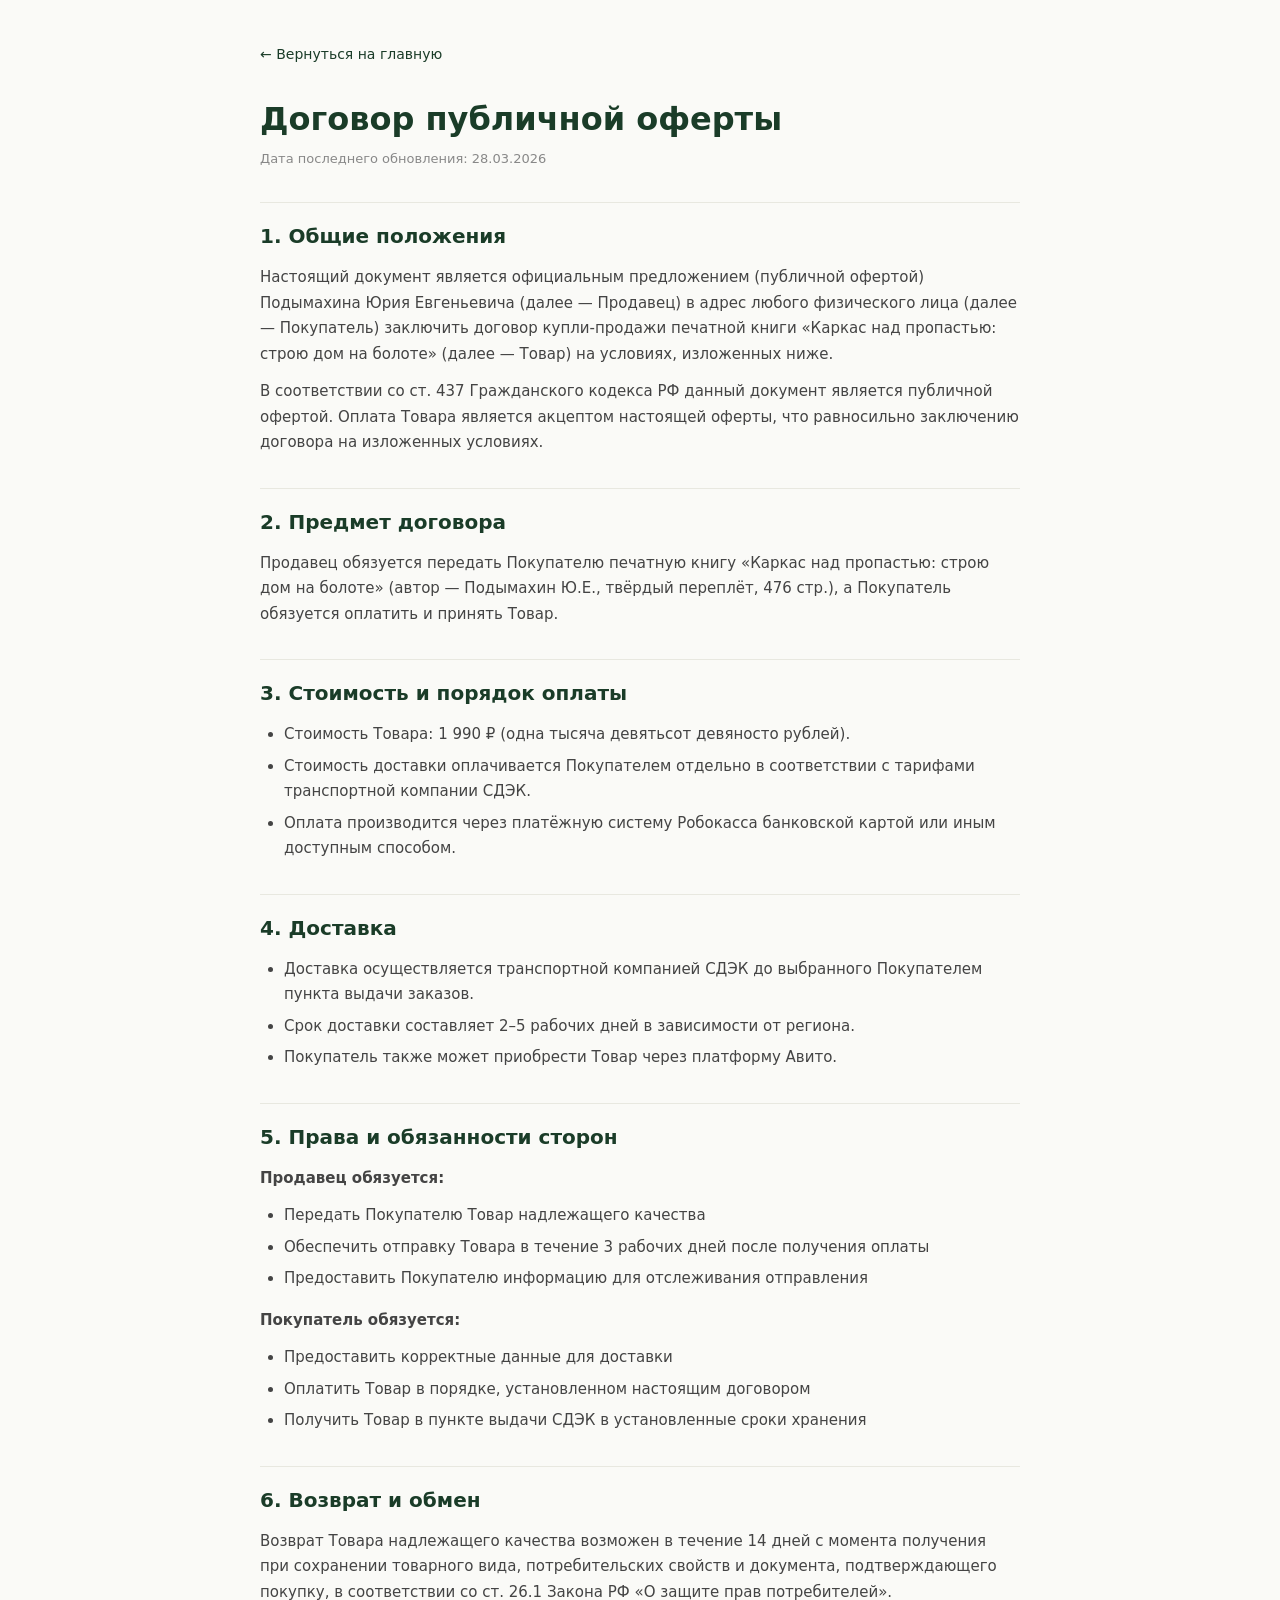
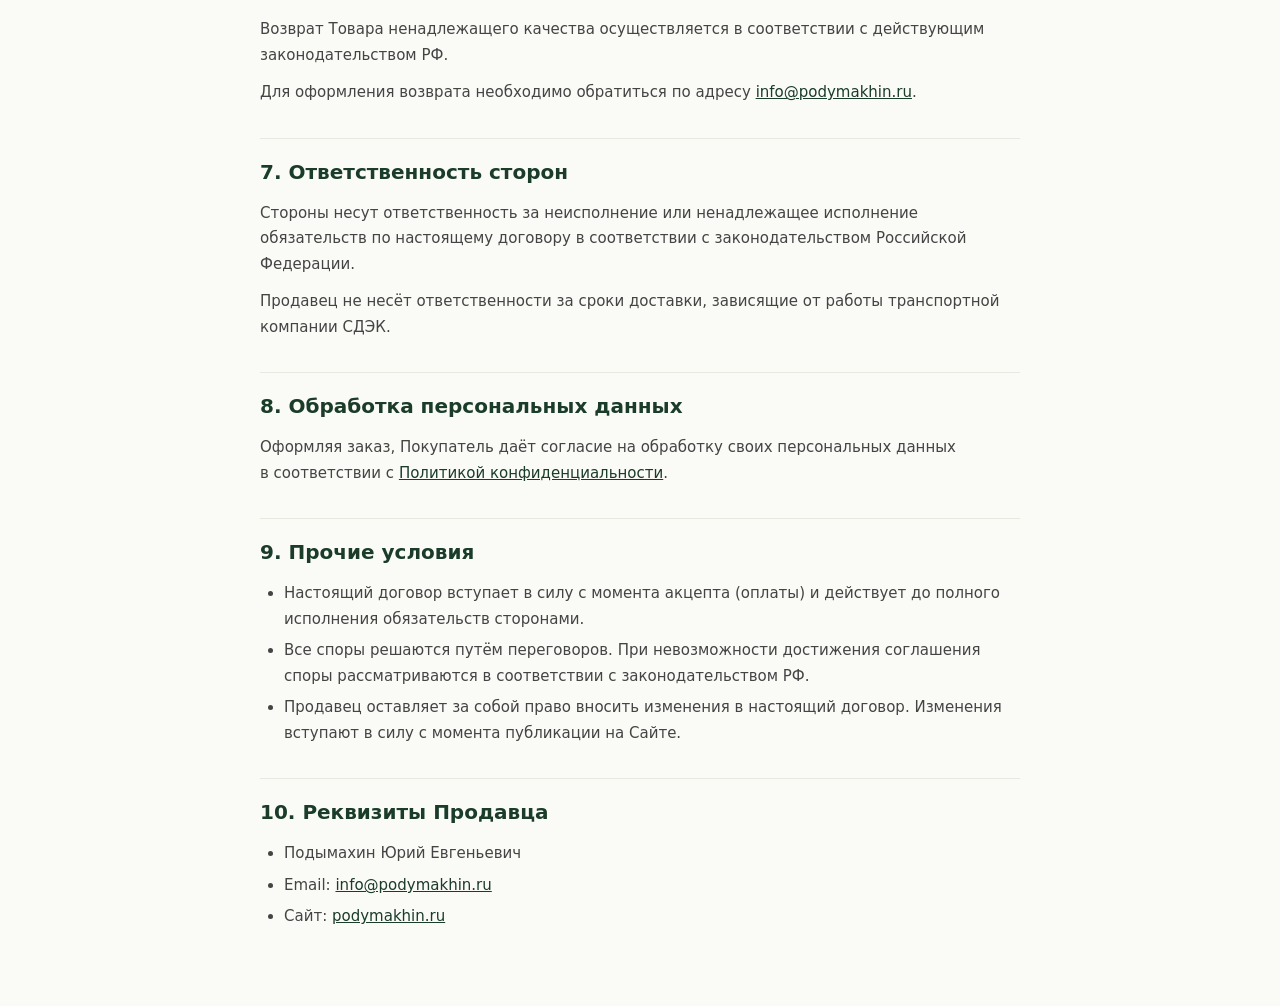
==== offer.html @ 97c3b974 "feat: добавить Политику конфиденциальности и Договор оферты, убрать «Возврат средств» - Создана стра" ====
<!DOCTYPE html>
<html lang="ru">
<head>
    <meta charset="UTF-8">
    <meta name="viewport" content="width=device-width, initial-scale=1.0">
    <title>Договор оферты — Podymakhin.ru</title>
    <meta name="robots" content="noindex, nofollow">
    <style>
        *,*::before,*::after{box-sizing:border-box;margin:0;padding:0}
        body{font-family:'Segoe UI',system-ui,-apple-system,sans-serif;color:#2d3436;line-height:1.7;background:#fafaf7}
        .container{max-width:800px;margin:0 auto;padding:40px 20px 60px}
        .back-link{display:inline-flex;align-items:center;gap:6px;color:#1a3c28;text-decoration:none;font-size:14px;margin-bottom:32px;transition:opacity .2s}
        .back-link:hover{opacity:.7}
        h1{font-size:clamp(24px,4vw,32px);color:#1a3c28;margin-bottom:8px;line-height:1.3}
        .updated{font-size:13px;color:#888;margin-bottom:32px}
        h2{font-size:20px;color:#1a3c28;margin:32px 0 12px;padding-top:16px;border-top:1px solid #e8e8e0}
        p,li{font-size:15px;color:#444;margin-bottom:12px}
        ul,ol{padding-left:24px;margin-bottom:16px}
        li{margin-bottom:6px}
        a{color:#1a3c28}
    </style>
</head>
<body>
    <div class="container">
        <a href="index.html" class="back-link">&larr; Вернуться на главную</a>
        <h1>Договор публичной оферты</h1>
        <p class="updated">Дата последнего обновления: 28.03.2026</p>

        <h2>1. Общие положения</h2>
        <p>Настоящий документ является официальным предложением (публичной офертой) Подымахина Юрия Евгеньевича (далее — Продавец) в&nbsp;адрес любого физического лица (далее — Покупатель) заключить договор купли-продажи печатной книги «Каркас над пропастью: строю дом на&nbsp;болоте» (далее — Товар) на&nbsp;условиях, изложенных ниже.</p>
        <p>В&nbsp;соответствии со&nbsp;ст.&nbsp;437 Гражданского кодекса РФ данный документ является публичной офертой. Оплата Товара является акцептом настоящей оферты, что равносильно заключению договора на&nbsp;изложенных условиях.</p>

        <h2>2. Предмет договора</h2>
        <p>Продавец обязуется передать Покупателю печатную книгу «Каркас над пропастью: строю дом на&nbsp;болоте» (автор&nbsp;— Подымахин Ю.Е., твёрдый переплёт, 476&nbsp;стр.), а&nbsp;Покупатель обязуется оплатить и&nbsp;принять Товар.</p>

        <h2>3. Стоимость и&nbsp;порядок оплаты</h2>
        <ul>
            <li>Стоимость Товара: 1&nbsp;990&nbsp;₽ (одна тысяча девятьсот девяносто рублей).</li>
            <li>Стоимость доставки оплачивается Покупателем отдельно в&nbsp;соответствии с&nbsp;тарифами транспортной компании СДЭК.</li>
            <li>Оплата производится через платёжную систему Робокасса банковской картой или&nbsp;иным доступным способом.</li>
        </ul>

        <h2>4. Доставка</h2>
        <ul>
            <li>Доставка осуществляется транспортной компанией СДЭК до&nbsp;выбранного Покупателем пункта выдачи заказов.</li>
            <li>Срок доставки составляет 2–5 рабочих дней в&nbsp;зависимости от&nbsp;региона.</li>
            <li>Покупатель также может приобрести Товар через платформу Авито.</li>
        </ul>

        <h2>5. Права и&nbsp;обязанности сторон</h2>
        <p><strong>Продавец обязуется:</strong></p>
        <ul>
            <li>Передать Покупателю Товар надлежащего качества</li>
            <li>Обеспечить отправку Товара в&nbsp;течение 3&nbsp;рабочих дней после получения оплаты</li>
            <li>Предоставить Покупателю информацию для отслеживания отправления</li>
        </ul>
        <p><strong>Покупатель обязуется:</strong></p>
        <ul>
            <li>Предоставить корректные данные для доставки</li>
            <li>Оплатить Товар в&nbsp;порядке, установленном настоящим договором</li>
            <li>Получить Товар в&nbsp;пункте выдачи СДЭК в&nbsp;установленные сроки хранения</li>
        </ul>

        <h2>6. Возврат и&nbsp;обмен</h2>
        <p>Возврат Товара надлежащего качества возможен в&nbsp;течение 14&nbsp;дней с&nbsp;момента получения при&nbsp;сохранении товарного вида, потребительских свойств и&nbsp;документа, подтверждающего покупку, в&nbsp;соответствии со&nbsp;ст.&nbsp;26.1 Закона РФ «О&nbsp;защите прав потребителей».</p>
        <p>Возврат Товара ненадлежащего качества осуществляется в&nbsp;соответствии с&nbsp;действующим законодательством РФ.</p>
        <p>Для оформления возврата необходимо обратиться по&nbsp;адресу <a href="mailto:info@podymakhin.ru">info@podymakhin.ru</a>.</p>

        <h2>7. Ответственность сторон</h2>
        <p>Стороны несут ответственность за&nbsp;неисполнение или&nbsp;ненадлежащее исполнение обязательств по&nbsp;настоящему договору в&nbsp;соответствии с&nbsp;законодательством Российской Федерации.</p>
        <p>Продавец не&nbsp;несёт ответственности за&nbsp;сроки доставки, зависящие от&nbsp;работы транспортной компании СДЭК.</p>

        <h2>8. Обработка персональных данных</h2>
        <p>Оформляя заказ, Покупатель даёт согласие на&nbsp;обработку своих персональных данных в&nbsp;соответствии с&nbsp;<a href="privacy.html">Политикой конфиденциальности</a>.</p>

        <h2>9. Прочие условия</h2>
        <ul>
            <li>Настоящий договор вступает в&nbsp;силу с&nbsp;момента акцепта (оплаты) и&nbsp;действует до&nbsp;полного исполнения обязательств сторонами.</li>
            <li>Все споры решаются путём переговоров. При&nbsp;невозможности достижения соглашения споры рассматриваются в&nbsp;соответствии с&nbsp;законодательством РФ.</li>
            <li>Продавец оставляет за&nbsp;собой право вносить изменения в&nbsp;настоящий договор. Изменения вступают в&nbsp;силу с&nbsp;момента публикации на&nbsp;Сайте.</li>
        </ul>

        <h2>10. Реквизиты Продавца</h2>
        <ul>
            <li>Подымахин Юрий Евгеньевич</li>
            <li>Email: <a href="mailto:info@podymakhin.ru">info@podymakhin.ru</a></li>
            <li>Сайт: <a href="https://podymakhin.ru">podymakhin.ru</a></li>
        </ul>
    </div>
</body>
</html>
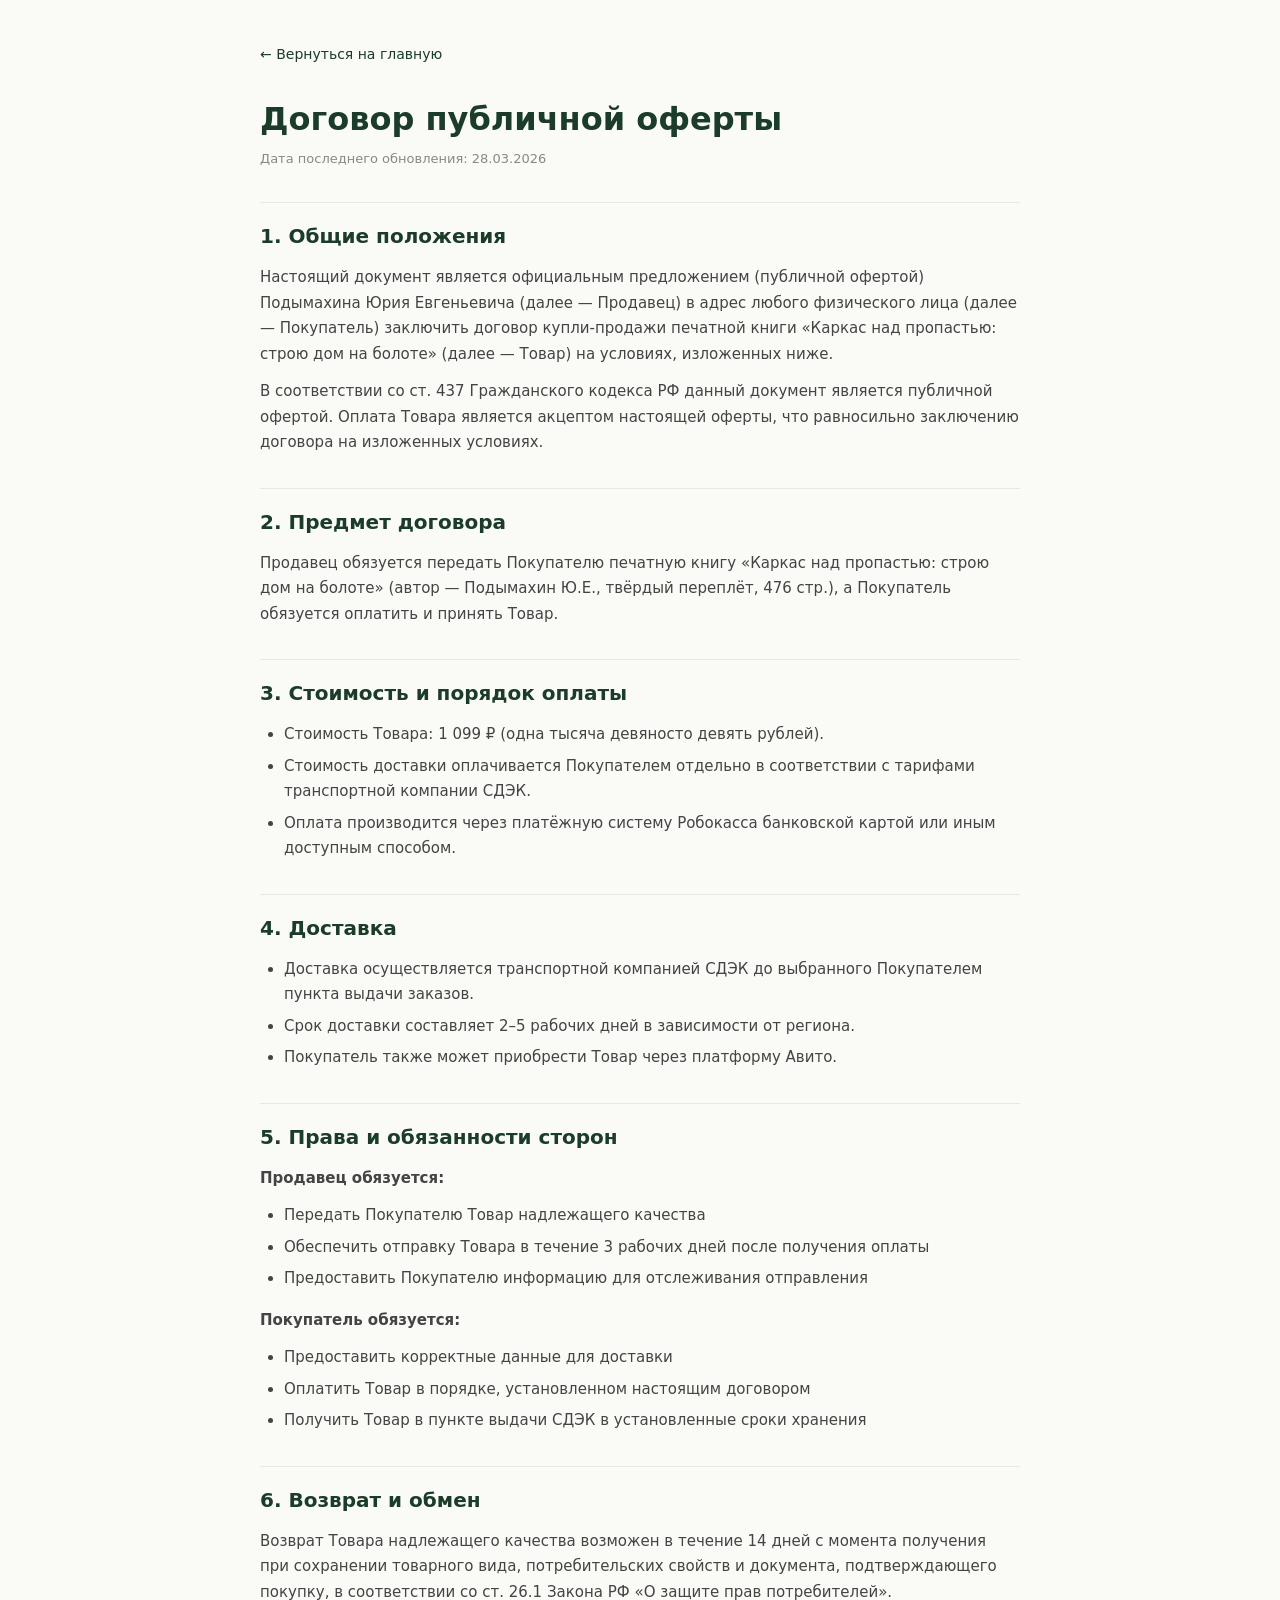
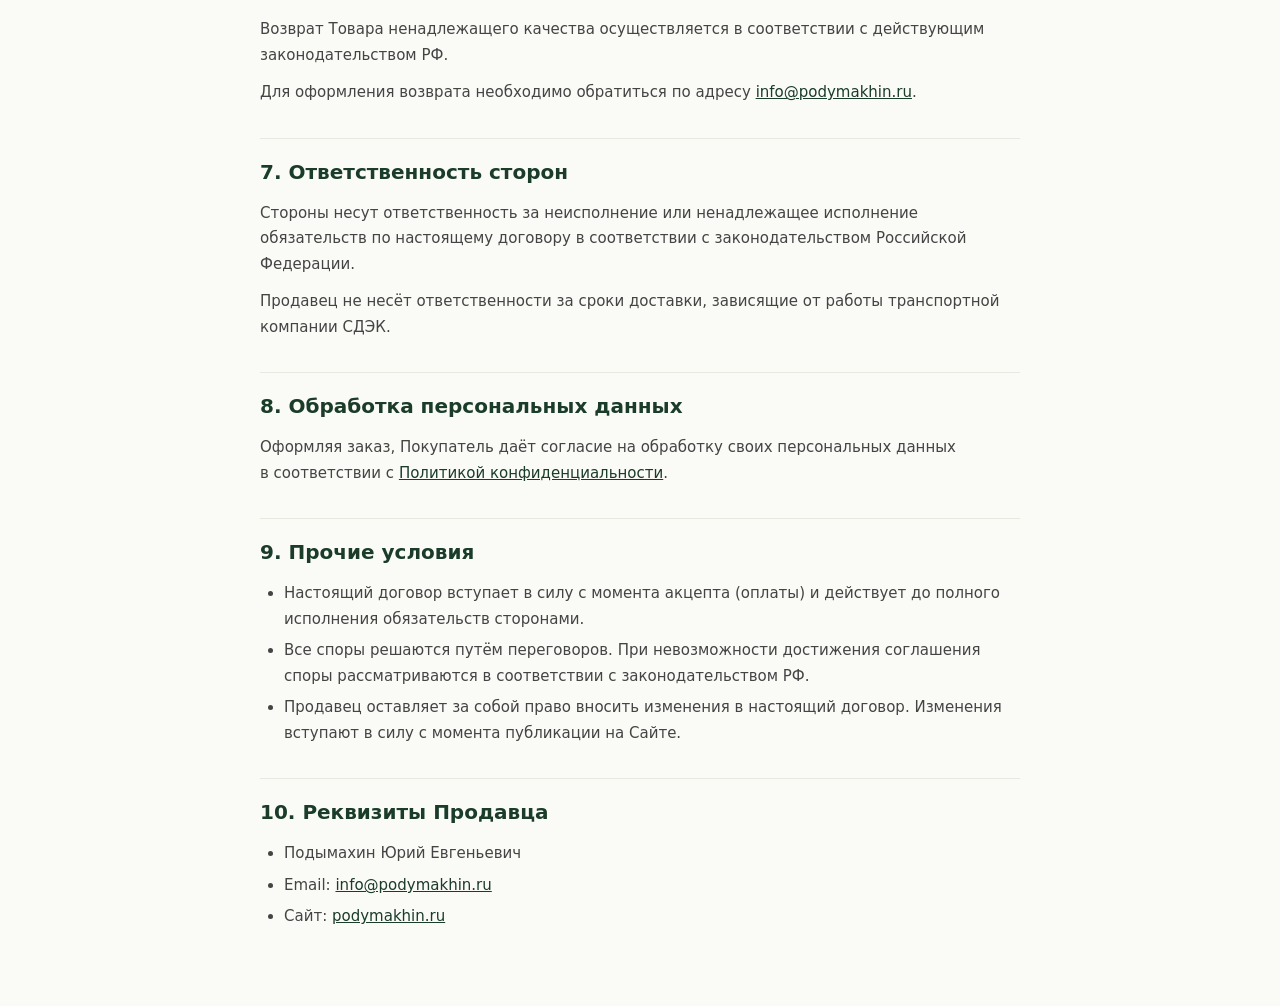
==== commit ac5d1402: "fix: убрать упоминания 7 таблиц, изменить цену на 1099₽, добавить Фамилию в политику - Удалены все у" ====
--- a/offer.html
+++ b/offer.html
@@ -35,7 +35,7 @@
 
         <h2>3. Стоимость и&nbsp;порядок оплаты</h2>
         <ul>
-            <li>Стоимость Товара: 1&nbsp;990&nbsp;₽ (одна тысяча девятьсот девяносто рублей).</li>
+            <li>Стоимость Товара: 1&nbsp;099&nbsp;₽ (одна тысяча девяносто девять рублей).</li>
             <li>Стоимость доставки оплачивается Покупателем отдельно в&nbsp;соответствии с&nbsp;тарифами транспортной компании СДЭК.</li>
             <li>Оплата производится через платёжную систему Робокасса банковской картой или&nbsp;иным доступным способом.</li>
         </ul>
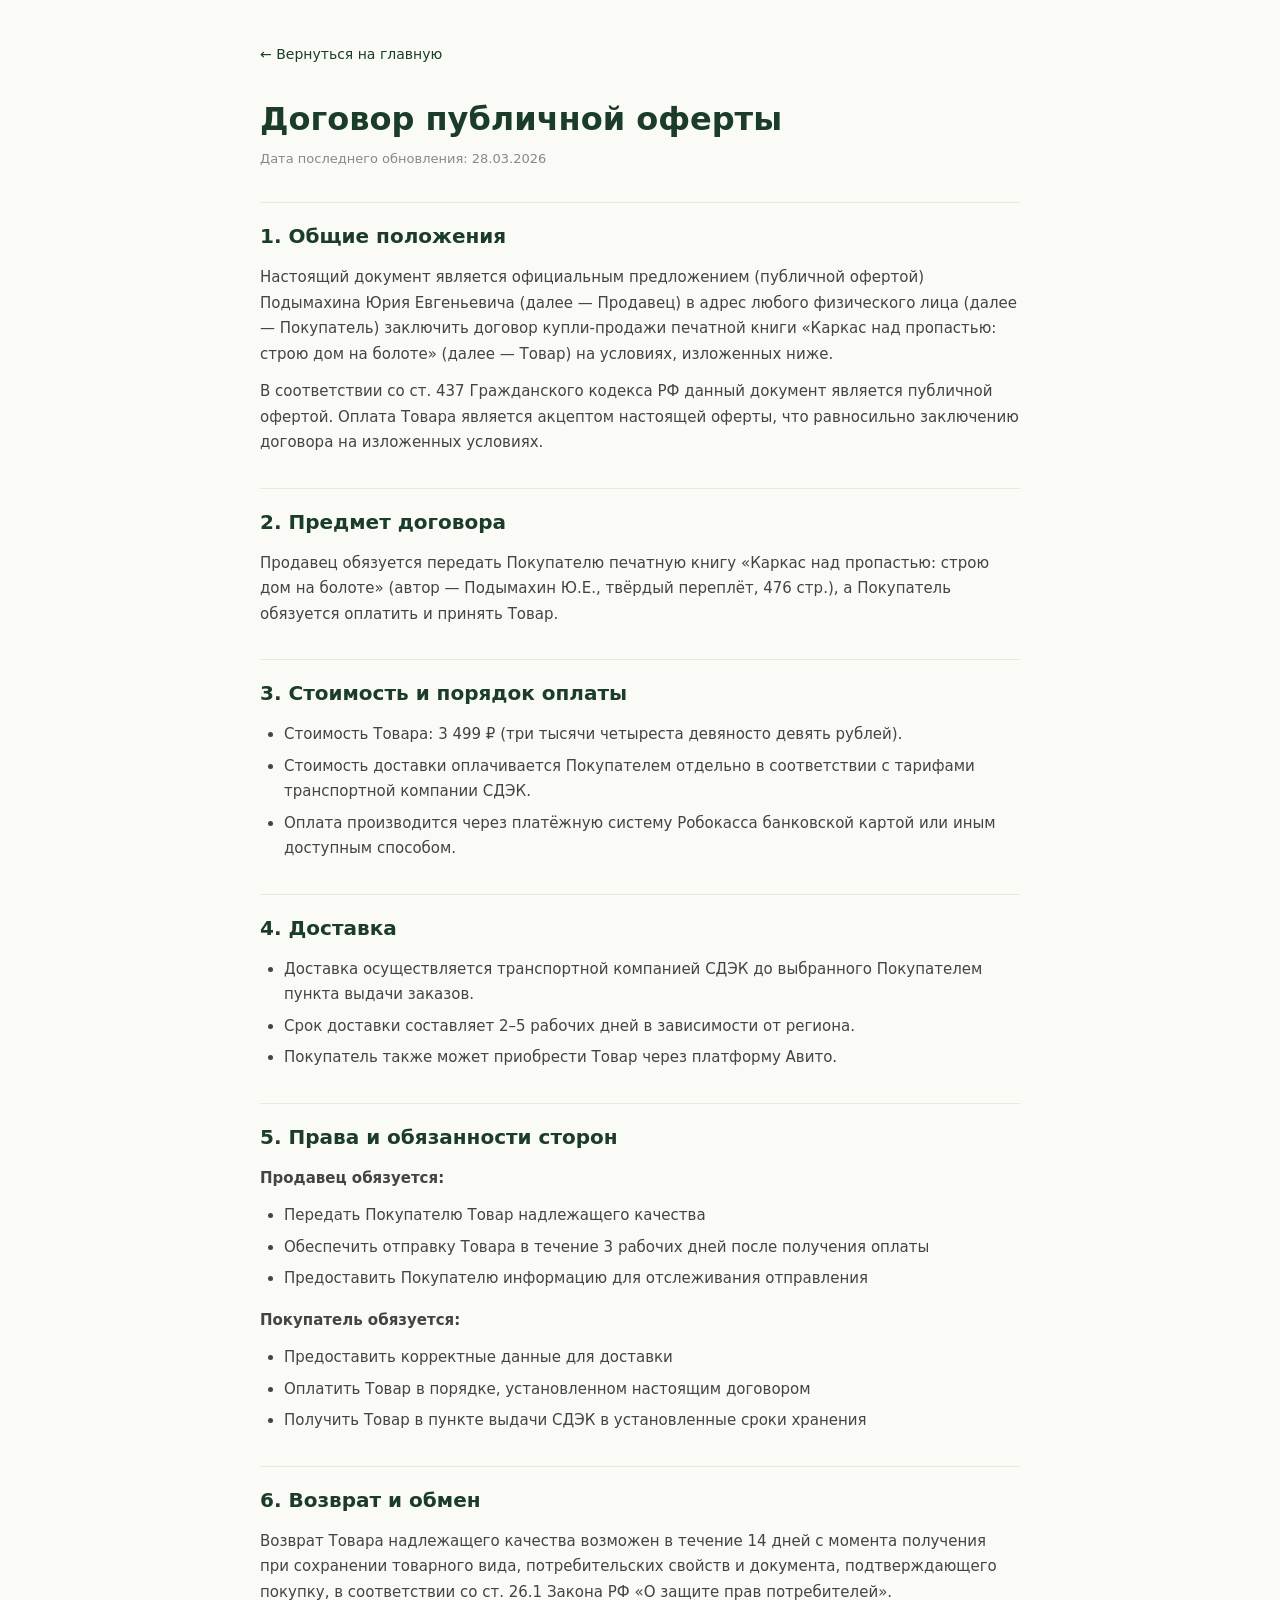
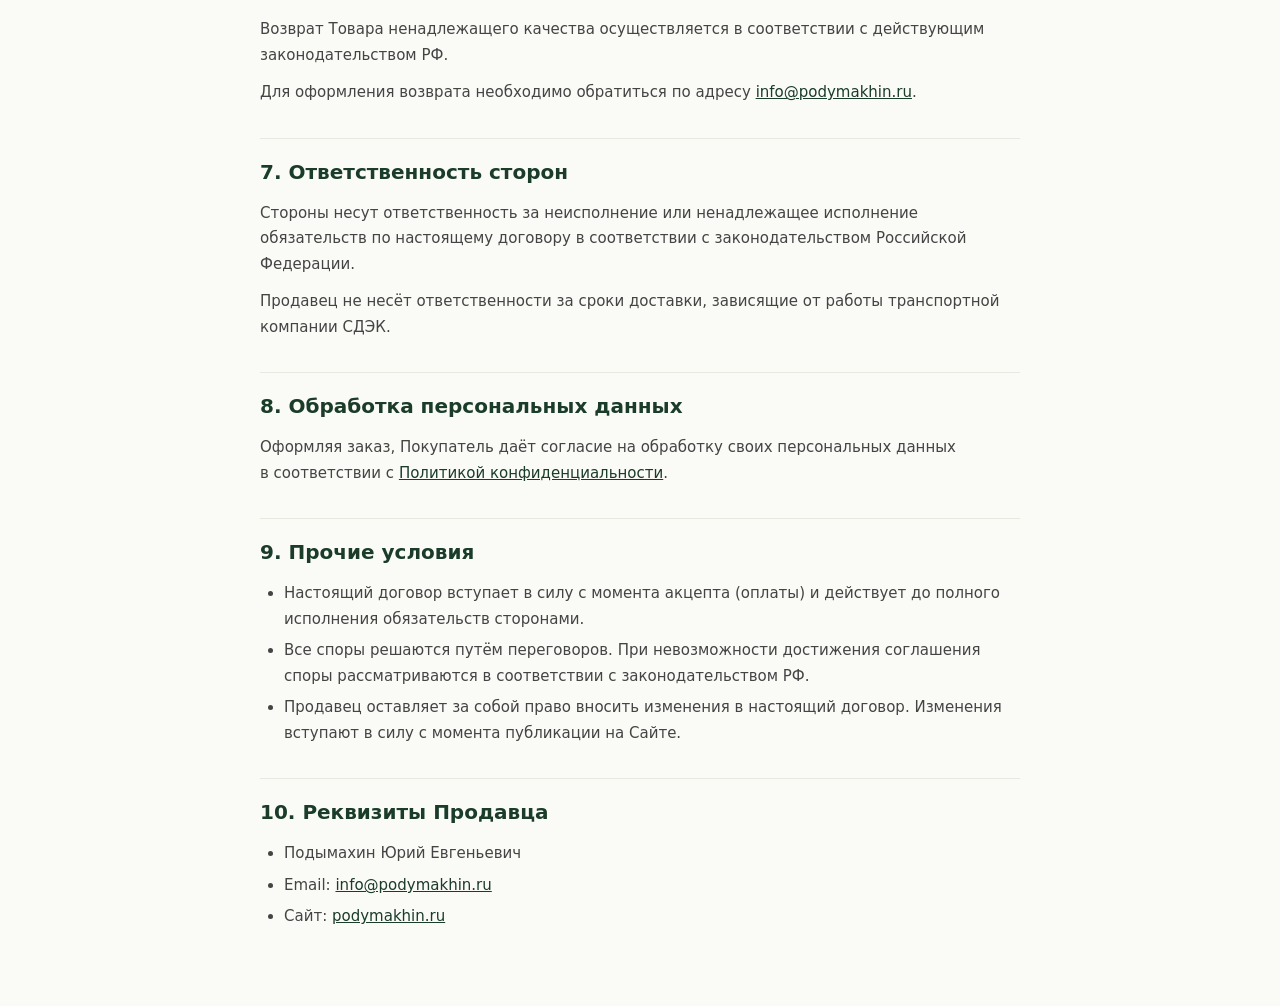
==== commit a31872aa: "feat: 12 глав, 3 реальных отзыва, цена 3499₽, новый заголовок видео - Изменено количество глав с 8 н" ====
--- a/offer.html
+++ b/offer.html
@@ -35,7 +35,7 @@
 
         <h2>3. Стоимость и&nbsp;порядок оплаты</h2>
         <ul>
-            <li>Стоимость Товара: 1&nbsp;099&nbsp;₽ (одна тысяча девяносто девять рублей).</li>
+            <li>Стоимость Товара: 3&nbsp;499&nbsp;₽ (три тысячи четыреста девяносто девять рублей).</li>
             <li>Стоимость доставки оплачивается Покупателем отдельно в&nbsp;соответствии с&nbsp;тарифами транспортной компании СДЭК.</li>
             <li>Оплата производится через платёжную систему Робокасса банковской картой или&nbsp;иным доступным способом.</li>
         </ul>
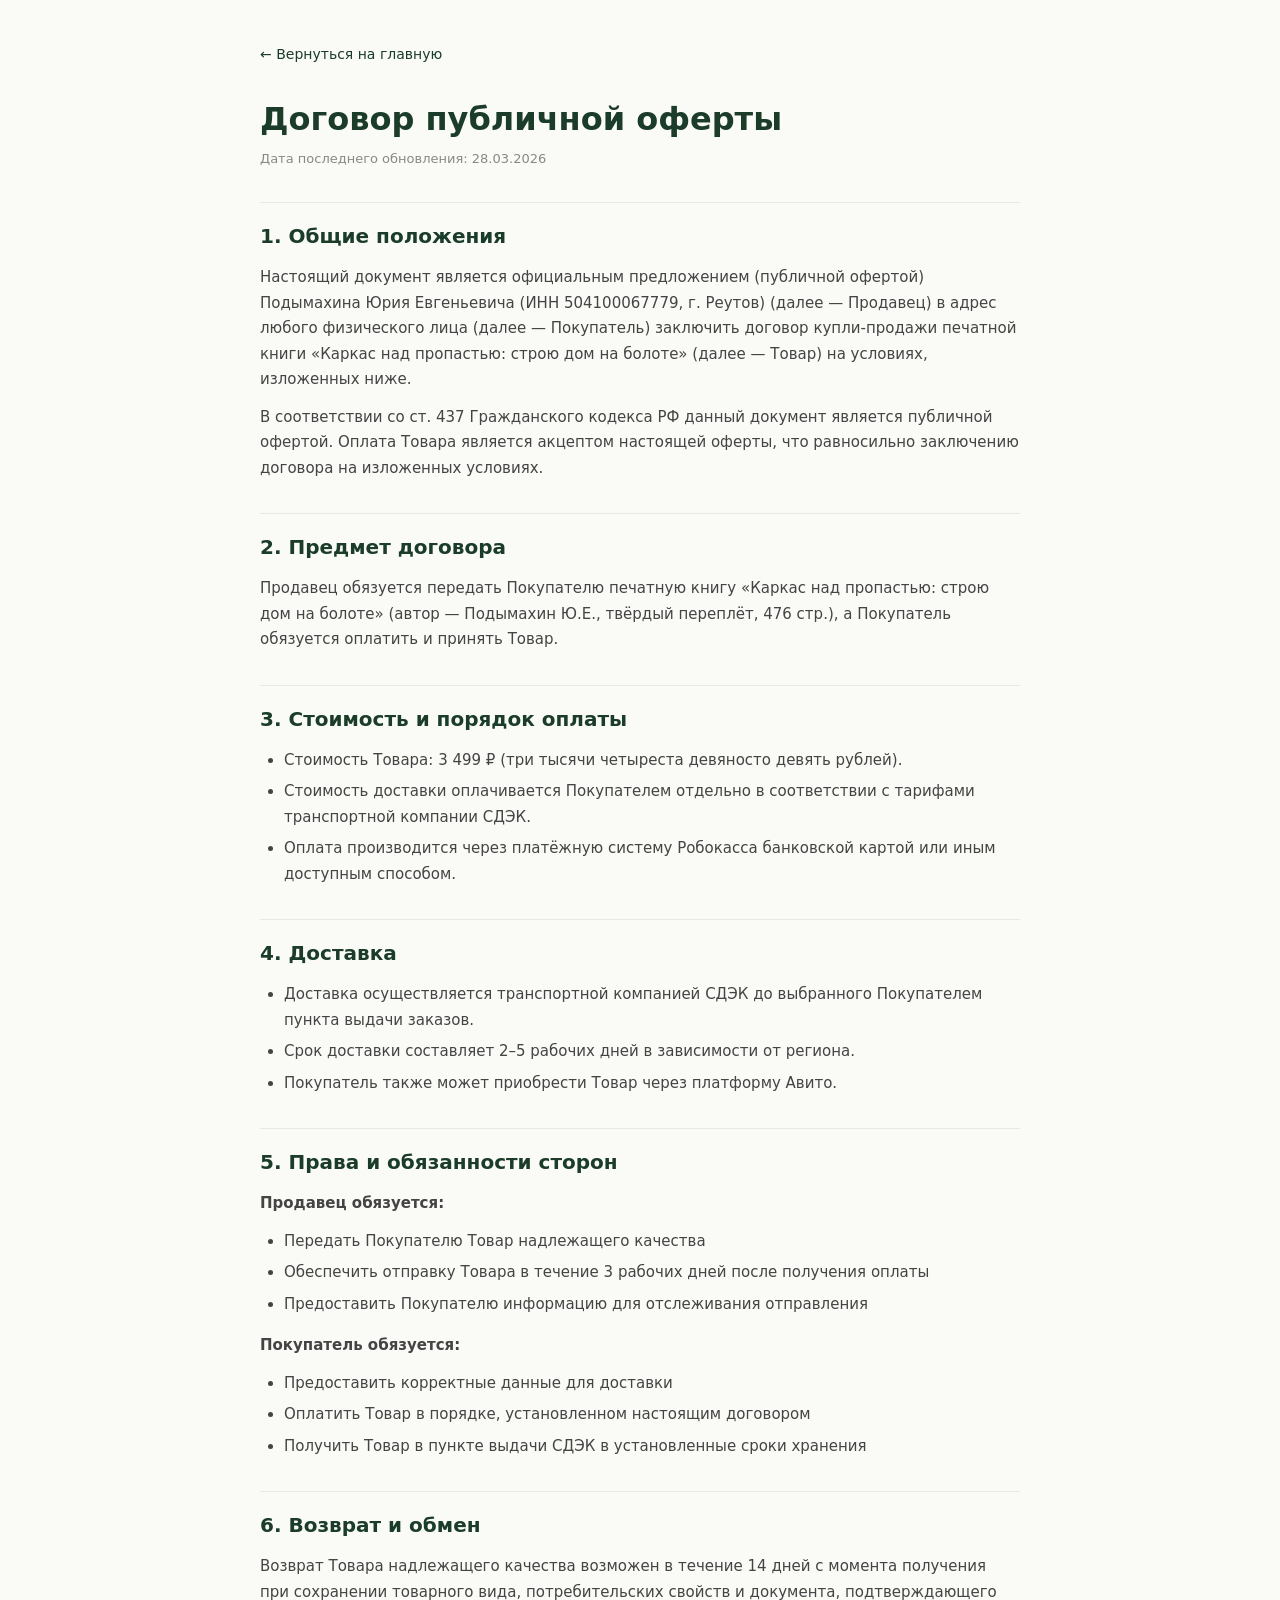
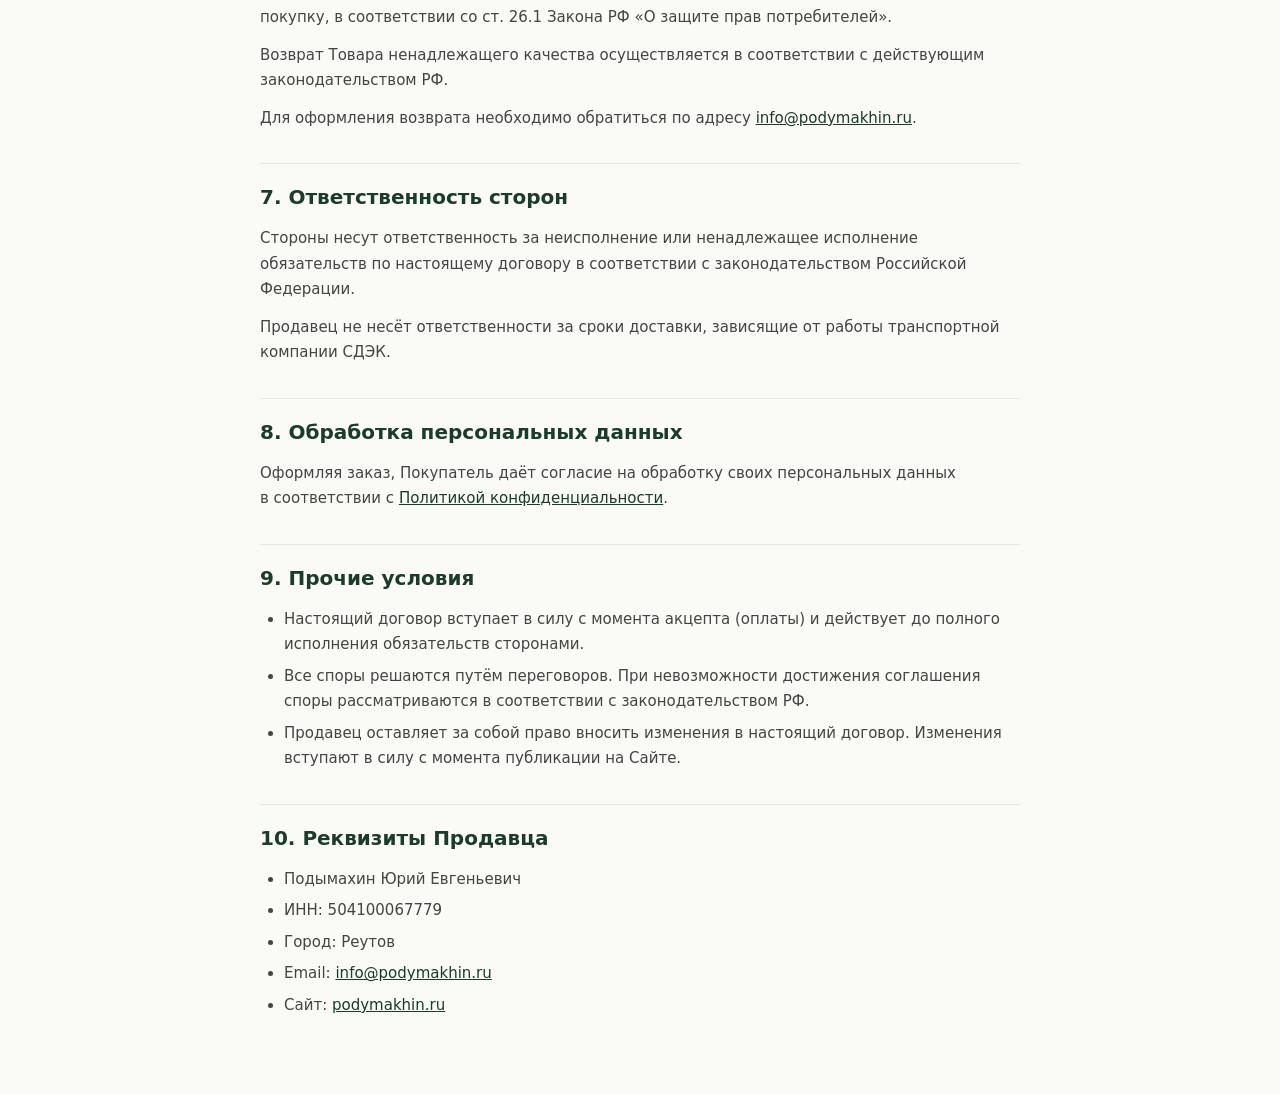
==== commit 2e1db1e1: "feat: добавить реквизиты самозанятого (ИНН, ФИО, город) и ссылку на ФЗ-152 - Футер: ИНН 504100067779" ====
--- a/offer.html
+++ b/offer.html
@@ -27,7 +27,7 @@
         <p class="updated">Дата последнего обновления: 28.03.2026</p>
 
         <h2>1. Общие положения</h2>
-        <p>Настоящий документ является официальным предложением (публичной офертой) Подымахина Юрия Евгеньевича (далее — Продавец) в&nbsp;адрес любого физического лица (далее — Покупатель) заключить договор купли-продажи печатной книги «Каркас над пропастью: строю дом на&nbsp;болоте» (далее — Товар) на&nbsp;условиях, изложенных ниже.</p>
+        <p>Настоящий документ является официальным предложением (публичной офертой) Подымахина Юрия Евгеньевича (ИНН&nbsp;504100067779, г.&nbsp;Реутов) (далее — Продавец) в&nbsp;адрес любого физического лица (далее — Покупатель) заключить договор купли-продажи печатной книги «Каркас над пропастью: строю дом на&nbsp;болоте» (далее — Товар) на&nbsp;условиях, изложенных ниже.</p>
         <p>В&nbsp;соответствии со&nbsp;ст.&nbsp;437 Гражданского кодекса РФ данный документ является публичной офертой. Оплата Товара является акцептом настоящей оферты, что равносильно заключению договора на&nbsp;изложенных условиях.</p>
 
         <h2>2. Предмет договора</h2>
@@ -83,6 +83,8 @@
         <h2>10. Реквизиты Продавца</h2>
         <ul>
             <li>Подымахин Юрий Евгеньевич</li>
+            <li>ИНН: 504100067779</li>
+            <li>Город: Реутов</li>
             <li>Email: <a href="mailto:info@podymakhin.ru">info@podymakhin.ru</a></li>
             <li>Сайт: <a href="https://podymakhin.ru">podymakhin.ru</a></li>
         </ul>
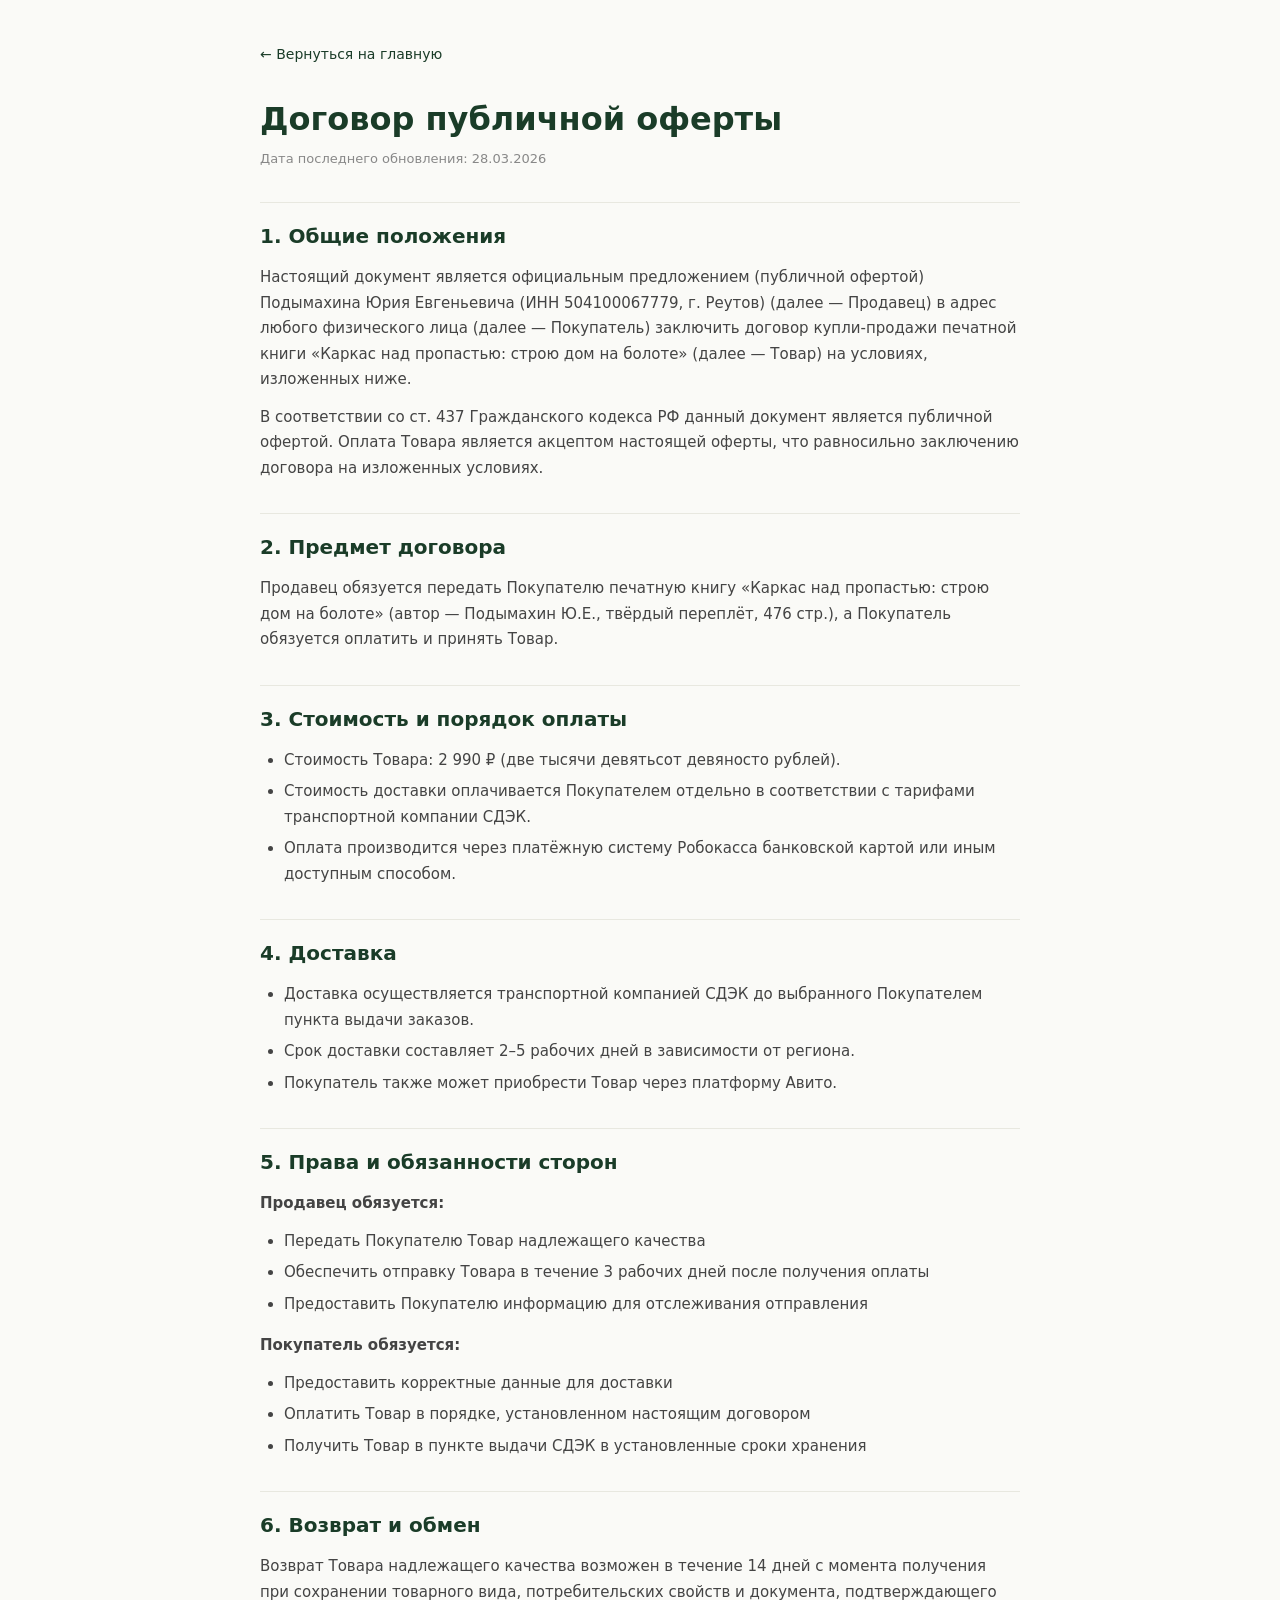
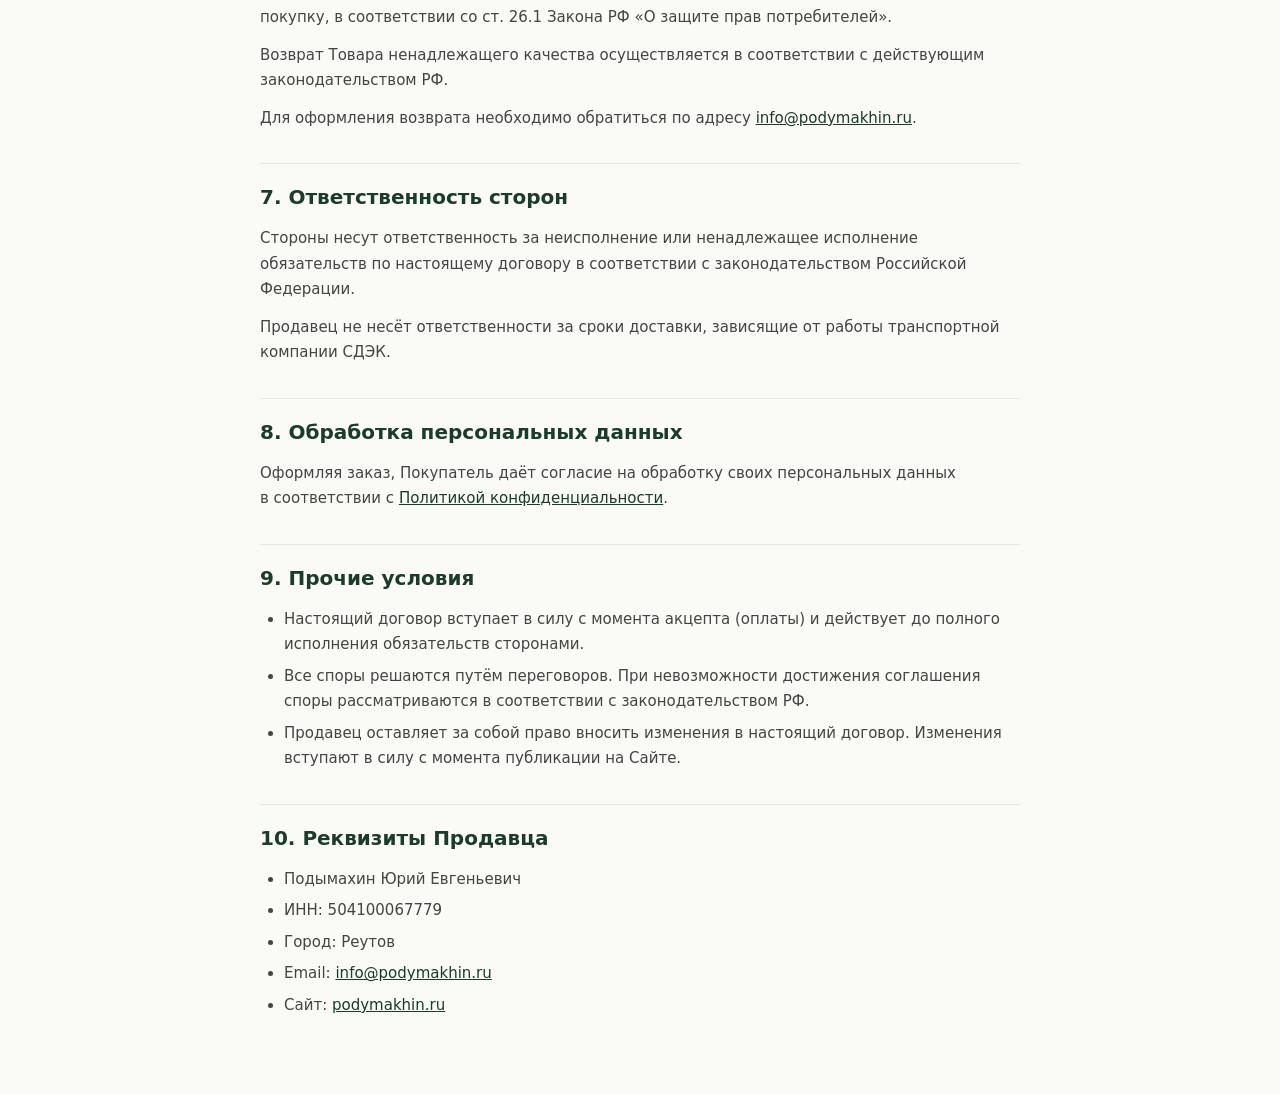
==== commit f39008cb: "fix: изменить цену книги на 2 990₽ https://claude.ai/code/session_015EwrTp4dyxAmXM1r5HRCMs" ====
--- a/offer.html
+++ b/offer.html
@@ -35,7 +35,7 @@
 
         <h2>3. Стоимость и&nbsp;порядок оплаты</h2>
         <ul>
-            <li>Стоимость Товара: 3&nbsp;499&nbsp;₽ (три тысячи четыреста девяносто девять рублей).</li>
+            <li>Стоимость Товара: 2&nbsp;990&nbsp;₽ (две тысячи девятьсот девяносто рублей).</li>
             <li>Стоимость доставки оплачивается Покупателем отдельно в&nbsp;соответствии с&nbsp;тарифами транспортной компании СДЭК.</li>
             <li>Оплата производится через платёжную систему Робокасса банковской картой или&nbsp;иным доступным способом.</li>
         </ul>
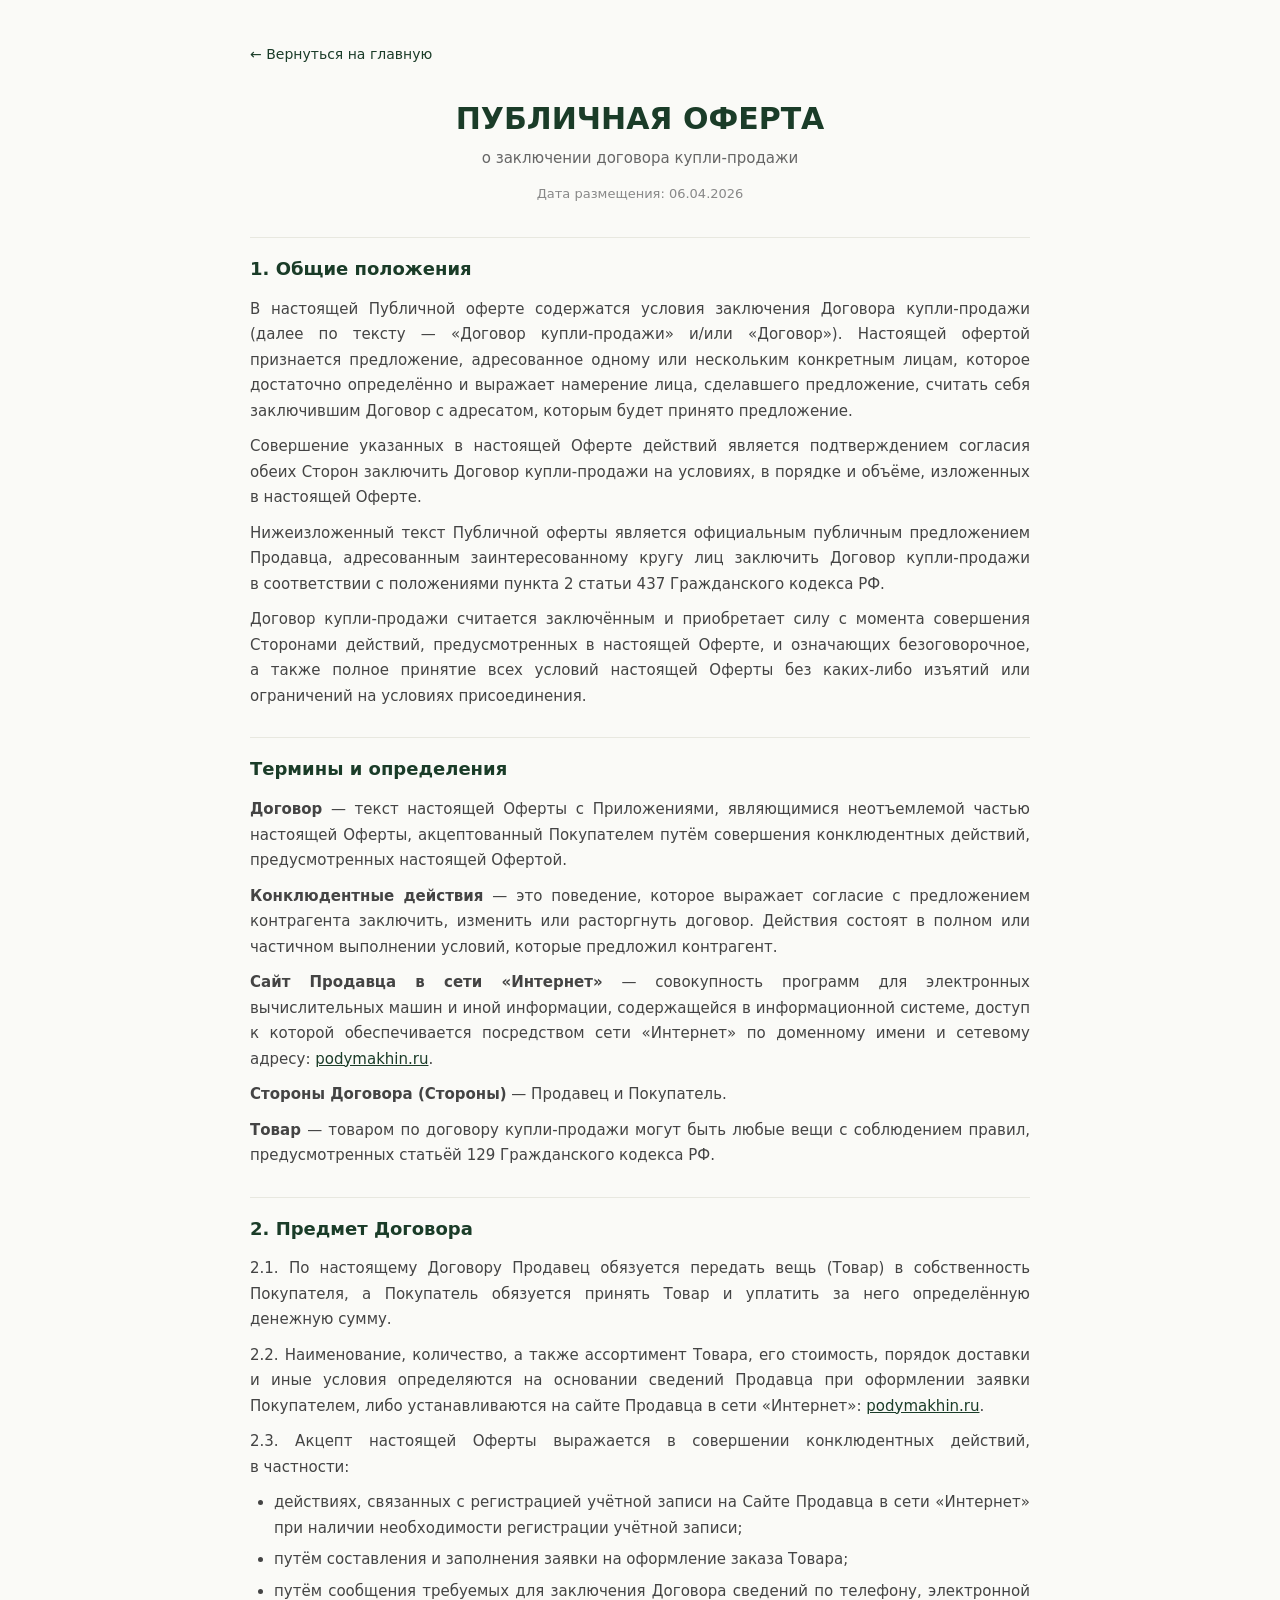
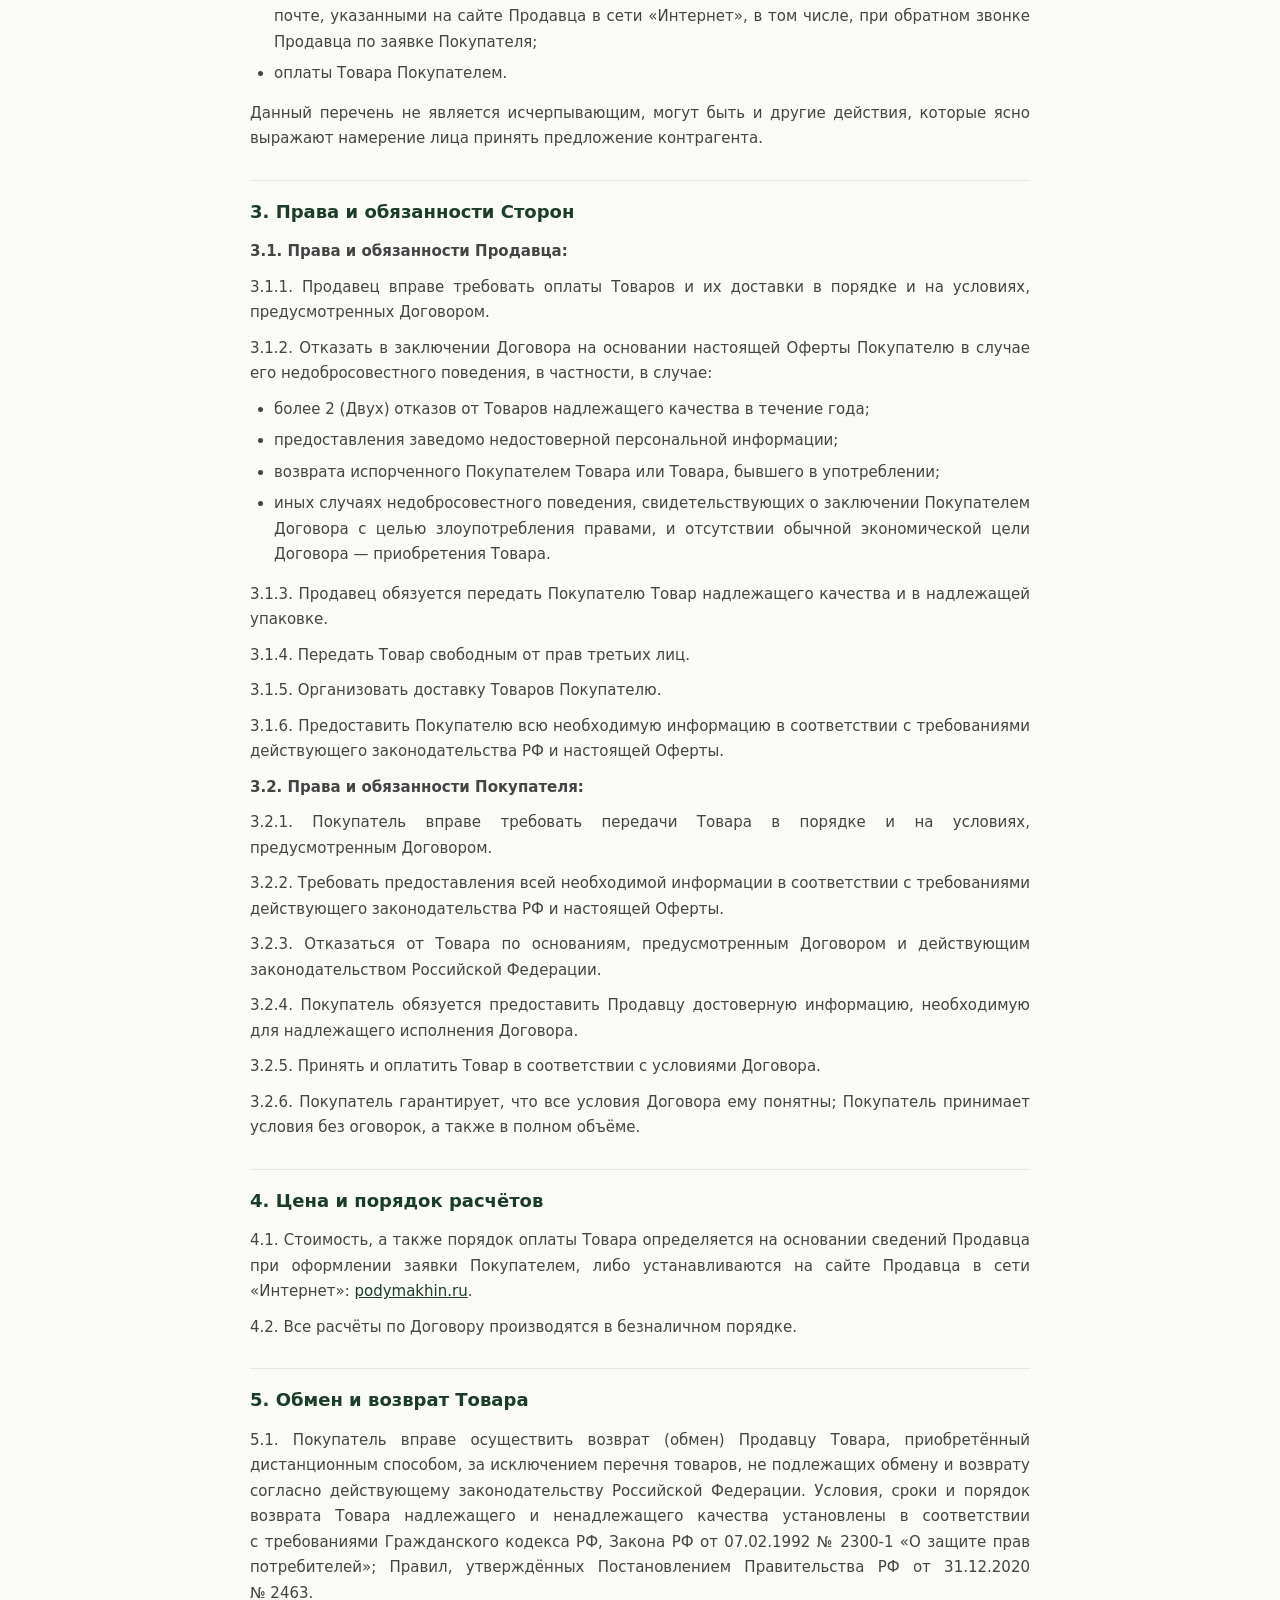
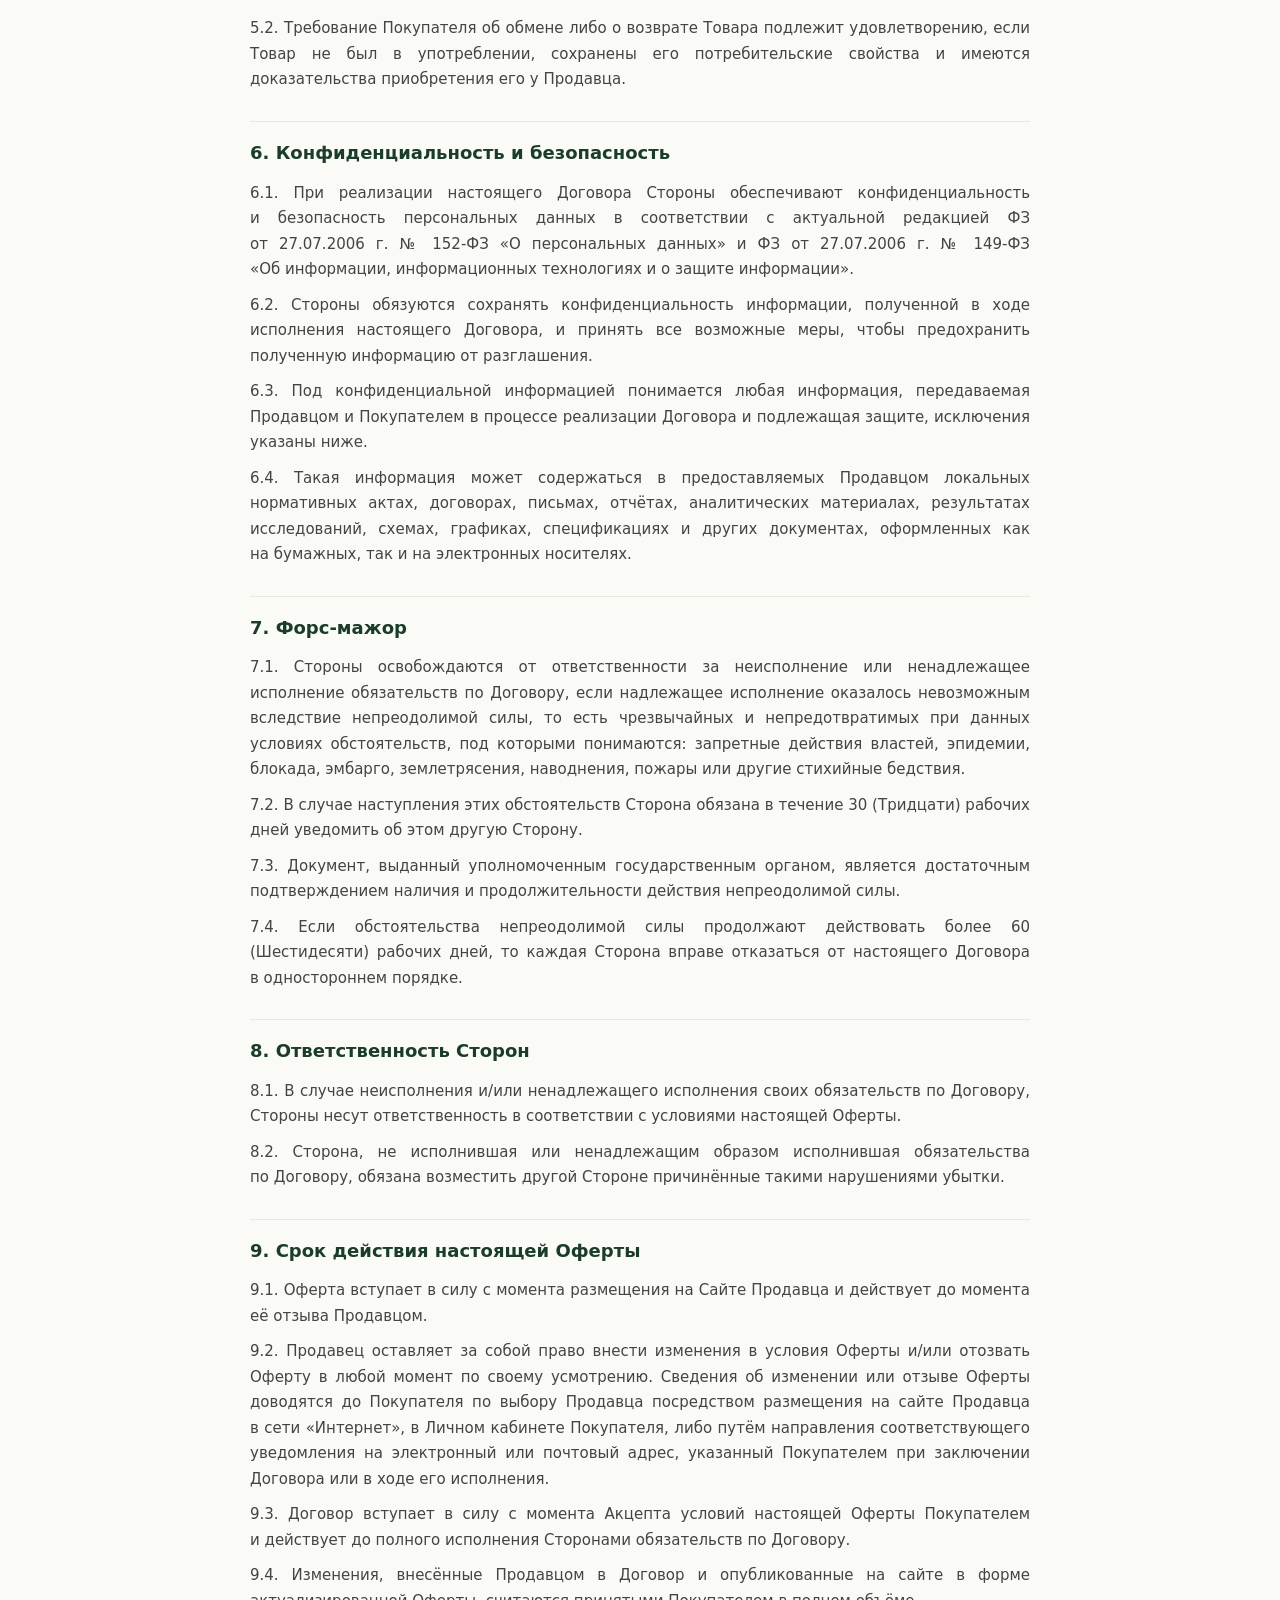
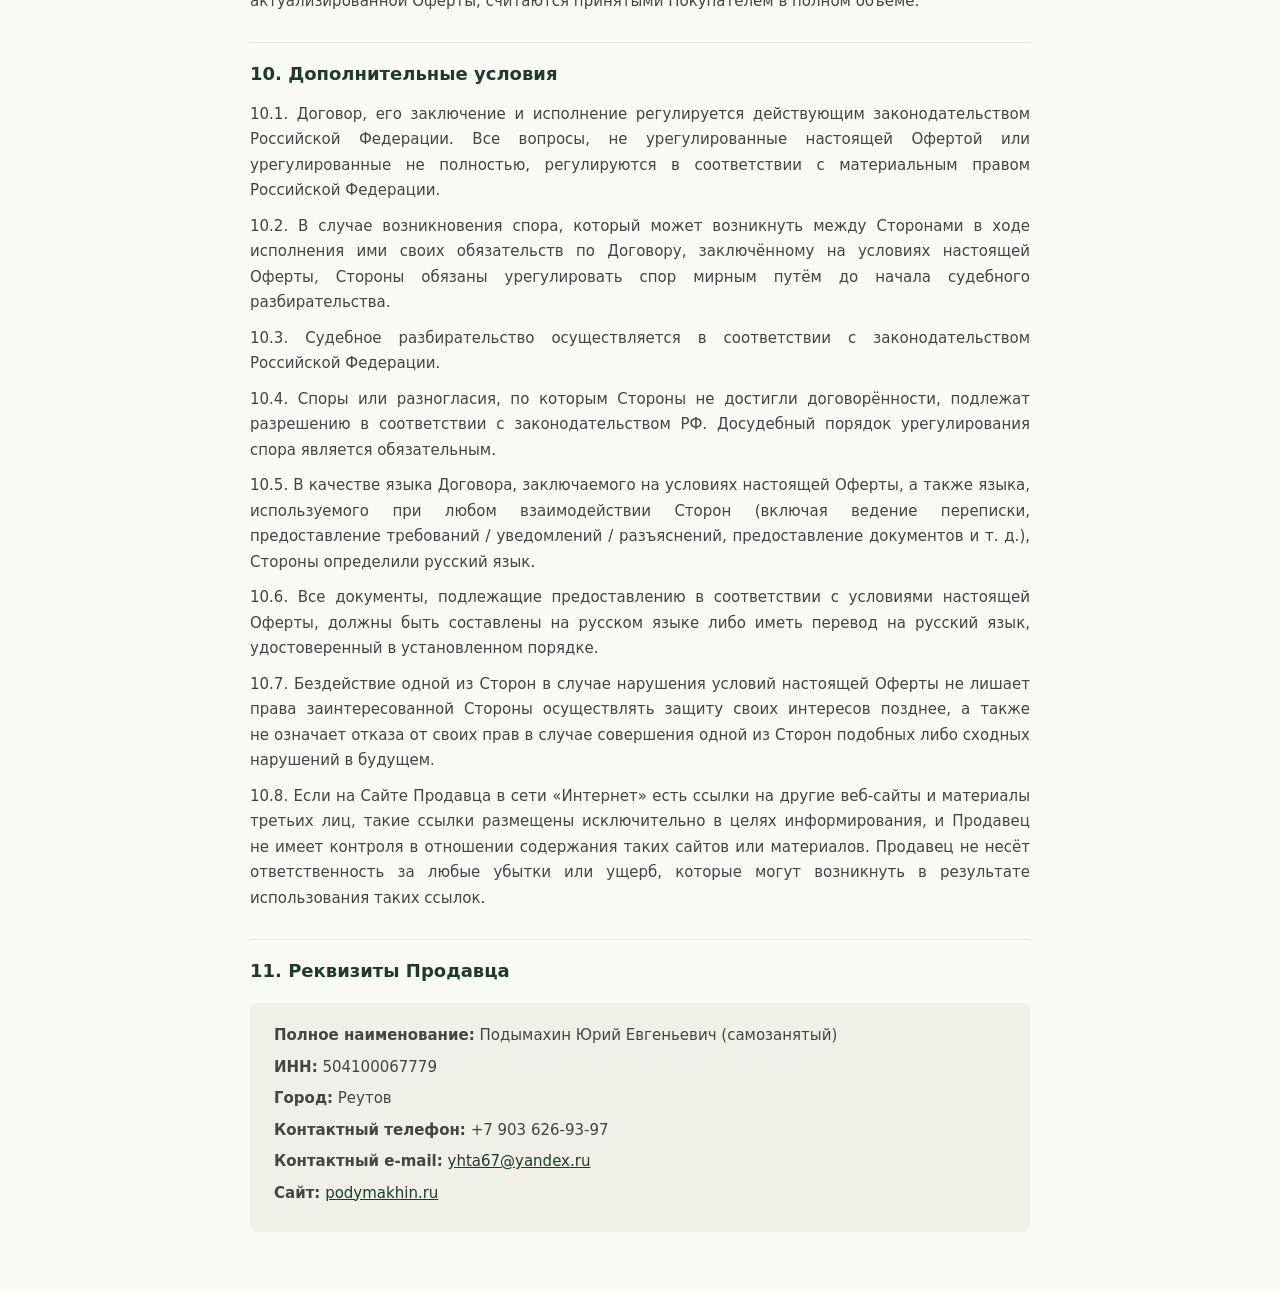
==== commit f4bbde91: "feat: заменить договор оферты на рекомендованный Робокассой шаблон - Полный текст публичной оферты п" ====
--- a/offer.html
+++ b/offer.html
@@ -3,91 +3,130 @@
 <head>
     <meta charset="UTF-8">
     <meta name="viewport" content="width=device-width, initial-scale=1.0">
-    <title>Договор оферты — Podymakhin.ru</title>
+    <title>Публичная оферта — Podymakhin.ru</title>
     <meta name="robots" content="noindex, nofollow">
     <style>
         *,*::before,*::after{box-sizing:border-box;margin:0;padding:0}
         body{font-family:'Segoe UI',system-ui,-apple-system,sans-serif;color:#2d3436;line-height:1.7;background:#fafaf7}
-        .container{max-width:800px;margin:0 auto;padding:40px 20px 60px}
+        .container{max-width:820px;margin:0 auto;padding:40px 20px 60px}
         .back-link{display:inline-flex;align-items:center;gap:6px;color:#1a3c28;text-decoration:none;font-size:14px;margin-bottom:32px;transition:opacity .2s}
         .back-link:hover{opacity:.7}
-        h1{font-size:clamp(24px,4vw,32px);color:#1a3c28;margin-bottom:8px;line-height:1.3}
-        .updated{font-size:13px;color:#888;margin-bottom:32px}
-        h2{font-size:20px;color:#1a3c28;margin:32px 0 12px;padding-top:16px;border-top:1px solid #e8e8e0}
-        p,li{font-size:15px;color:#444;margin-bottom:12px}
-        ul,ol{padding-left:24px;margin-bottom:16px}
+        h1{font-size:clamp(22px,3.6vw,30px);color:#1a3c28;margin-bottom:8px;line-height:1.3;text-align:center}
+        .subtitle{text-align:center;font-size:15px;color:#666;margin-bottom:12px}
+        .updated{font-size:13px;color:#888;margin-bottom:32px;text-align:center}
+        h2{font-size:18px;color:#1a3c28;margin:28px 0 12px;padding-top:16px;border-top:1px solid #e8e8e0}
+        p,li{font-size:15px;color:#444;margin-bottom:10px;text-align:justify}
+        ul,ol{padding-left:24px;margin-bottom:14px}
         li{margin-bottom:6px}
         a{color:#1a3c28}
+        .reqs{background:#f0f0e8;padding:20px 24px;border-radius:8px;margin-top:16px}
+        .reqs p{margin-bottom:6px;text-align:left}
     </style>
 </head>
 <body>
     <div class="container">
         <a href="index.html" class="back-link">&larr; Вернуться на главную</a>
-        <h1>Договор публичной оферты</h1>
-        <p class="updated">Дата последнего обновления: 28.03.2026</p>
+        <h1>ПУБЛИЧНАЯ ОФЕРТА</h1>
+        <p class="subtitle">о заключении договора купли-продажи</p>
+        <p class="updated">Дата размещения: 06.04.2026</p>
 
         <h2>1. Общие положения</h2>
-        <p>Настоящий документ является официальным предложением (публичной офертой) Подымахина Юрия Евгеньевича (ИНН&nbsp;504100067779, г.&nbsp;Реутов) (далее — Продавец) в&nbsp;адрес любого физического лица (далее — Покупатель) заключить договор купли-продажи печатной книги «Каркас над пропастью: строю дом на&nbsp;болоте» (далее — Товар) на&nbsp;условиях, изложенных ниже.</p>
-        <p>В&nbsp;соответствии со&nbsp;ст.&nbsp;437 Гражданского кодекса РФ данный документ является публичной офертой. Оплата Товара является акцептом настоящей оферты, что равносильно заключению договора на&nbsp;изложенных условиях.</p>
+        <p>В&nbsp;настоящей Публичной оферте содержатся условия заключения Договора купли-продажи (далее по&nbsp;тексту&nbsp;— «Договор купли-продажи» и/или «Договор»). Настоящей офертой признается предложение, адресованное одному или нескольким конкретным лицам, которое достаточно определённо и&nbsp;выражает намерение лица, сделавшего предложение, считать себя заключившим Договор с&nbsp;адресатом, которым будет принято предложение.</p>
+        <p>Совершение указанных в&nbsp;настоящей Оферте действий является подтверждением согласия обеих Сторон заключить Договор купли-продажи на&nbsp;условиях, в&nbsp;порядке и&nbsp;объёме, изложенных в&nbsp;настоящей Оферте.</p>
+        <p>Нижеизложенный текст Публичной оферты является официальным публичным предложением Продавца, адресованным заинтересованному кругу лиц заключить Договор купли-продажи в&nbsp;соответствии с&nbsp;положениями пункта&nbsp;2 статьи&nbsp;437 Гражданского кодекса&nbsp;РФ.</p>
+        <p>Договор купли-продажи считается заключённым и&nbsp;приобретает силу с&nbsp;момента совершения Сторонами действий, предусмотренных в&nbsp;настоящей Оферте, и&nbsp;означающих безоговорочное, а&nbsp;также полное принятие всех условий настоящей Оферты без каких-либо изъятий или ограничений на&nbsp;условиях присоединения.</p>
 
-        <h2>2. Предмет договора</h2>
-        <p>Продавец обязуется передать Покупателю печатную книгу «Каркас над пропастью: строю дом на&nbsp;болоте» (автор&nbsp;— Подымахин Ю.Е., твёрдый переплёт, 476&nbsp;стр.), а&nbsp;Покупатель обязуется оплатить и&nbsp;принять Товар.</p>
+        <h2>Термины и определения</h2>
+        <p><strong>Договор</strong> &mdash; текст настоящей Оферты с&nbsp;Приложениями, являющимися неотъемлемой частью настоящей Оферты, акцептованный Покупателем путём совершения конклюдентных действий, предусмотренных настоящей Офертой.</p>
+        <p><strong>Конклюдентные действия</strong> &mdash; это поведение, которое выражает согласие с&nbsp;предложением контрагента заключить, изменить или расторгнуть договор. Действия состоят в&nbsp;полном или частичном выполнении условий, которые предложил контрагент.</p>
+        <p><strong>Сайт Продавца в&nbsp;сети «Интернет»</strong> &mdash; совокупность программ для электронных вычислительных машин и&nbsp;иной информации, содержащейся в&nbsp;информационной системе, доступ к&nbsp;которой обеспечивается посредством сети «Интернет» по&nbsp;доменному имени и&nbsp;сетевому адресу: <a href="https://podymakhin.ru">podymakhin.ru</a>.</p>
+        <p><strong>Стороны Договора (Стороны)</strong> &mdash; Продавец и&nbsp;Покупатель.</p>
+        <p><strong>Товар</strong> &mdash; товаром по&nbsp;договору купли-продажи могут быть любые вещи с&nbsp;соблюдением правил, предусмотренных статьёй&nbsp;129 Гражданского кодекса&nbsp;РФ.</p>
 
-        <h2>3. Стоимость и&nbsp;порядок оплаты</h2>
+        <h2>2. Предмет Договора</h2>
+        <p>2.1. По&nbsp;настоящему Договору Продавец обязуется передать вещь (Товар) в&nbsp;собственность Покупателя, а&nbsp;Покупатель обязуется принять Товар и&nbsp;уплатить за&nbsp;него определённую денежную сумму.</p>
+        <p>2.2. Наименование, количество, а&nbsp;также ассортимент Товара, его стоимость, порядок доставки и&nbsp;иные условия определяются на&nbsp;основании сведений Продавца при оформлении заявки Покупателем, либо устанавливаются на&nbsp;сайте Продавца в&nbsp;сети «Интернет»: <a href="https://podymakhin.ru">podymakhin.ru</a>.</p>
+        <p>2.3. Акцепт настоящей Оферты выражается в&nbsp;совершении конклюдентных действий, в&nbsp;частности:</p>
         <ul>
-            <li>Стоимость Товара: 2&nbsp;990&nbsp;₽ (две тысячи девятьсот девяносто рублей).</li>
-            <li>Стоимость доставки оплачивается Покупателем отдельно в&nbsp;соответствии с&nbsp;тарифами транспортной компании СДЭК.</li>
-            <li>Оплата производится через платёжную систему Робокасса банковской картой или&nbsp;иным доступным способом.</li>
+            <li>действиях, связанных с&nbsp;регистрацией учётной записи на&nbsp;Сайте Продавца в&nbsp;сети «Интернет» при наличии необходимости регистрации учётной записи;</li>
+            <li>путём составления и&nbsp;заполнения заявки на&nbsp;оформление заказа Товара;</li>
+            <li>путём сообщения требуемых для заключения Договора сведений по&nbsp;телефону, электронной почте, указанными на&nbsp;сайте Продавца в&nbsp;сети «Интернет», в&nbsp;том числе, при обратном звонке Продавца по&nbsp;заявке Покупателя;</li>
+            <li>оплаты Товара Покупателем.</li>
         </ul>
+        <p>Данный перечень не&nbsp;является исчерпывающим, могут быть и&nbsp;другие действия, которые ясно выражают намерение лица принять предложение контрагента.</p>
 
-        <h2>4. Доставка</h2>
+        <h2>3. Права и обязанности Сторон</h2>
+        <p><strong>3.1. Права и&nbsp;обязанности Продавца:</strong></p>
+        <p>3.1.1. Продавец вправе требовать оплаты Товаров и&nbsp;их&nbsp;доставки в&nbsp;порядке и&nbsp;на&nbsp;условиях, предусмотренных Договором.</p>
+        <p>3.1.2. Отказать в&nbsp;заключении Договора на&nbsp;основании настоящей Оферты Покупателю в&nbsp;случае его недобросовестного поведения, в&nbsp;частности, в&nbsp;случае:</p>
         <ul>
-            <li>Доставка осуществляется транспортной компанией СДЭК до&nbsp;выбранного Покупателем пункта выдачи заказов.</li>
-            <li>Срок доставки составляет 2–5 рабочих дней в&nbsp;зависимости от&nbsp;региона.</li>
-            <li>Покупатель также может приобрести Товар через платформу Авито.</li>
+            <li>более 2 (Двух) отказов от&nbsp;Товаров надлежащего качества в&nbsp;течение года;</li>
+            <li>предоставления заведомо недостоверной персональной информации;</li>
+            <li>возврата испорченного Покупателем Товара или Товара, бывшего в&nbsp;употреблении;</li>
+            <li>иных случаях недобросовестного поведения, свидетельствующих о&nbsp;заключении Покупателем Договора с&nbsp;целью злоупотребления правами, и&nbsp;отсутствии обычной экономической цели Договора&nbsp;— приобретения Товара.</li>
         </ul>
+        <p>3.1.3. Продавец обязуется передать Покупателю Товар надлежащего качества и&nbsp;в&nbsp;надлежащей упаковке.</p>
+        <p>3.1.4. Передать Товар свободным от&nbsp;прав третьих лиц.</p>
+        <p>3.1.5. Организовать доставку Товаров Покупателю.</p>
+        <p>3.1.6. Предоставить Покупателю всю необходимую информацию в&nbsp;соответствии с&nbsp;требованиями действующего законодательства&nbsp;РФ и&nbsp;настоящей Оферты.</p>
 
-        <h2>5. Права и&nbsp;обязанности сторон</h2>
-        <p><strong>Продавец обязуется:</strong></p>
-        <ul>
-            <li>Передать Покупателю Товар надлежащего качества</li>
-            <li>Обеспечить отправку Товара в&nbsp;течение 3&nbsp;рабочих дней после получения оплаты</li>
-            <li>Предоставить Покупателю информацию для отслеживания отправления</li>
-        </ul>
-        <p><strong>Покупатель обязуется:</strong></p>
-        <ul>
-            <li>Предоставить корректные данные для доставки</li>
-            <li>Оплатить Товар в&nbsp;порядке, установленном настоящим договором</li>
-            <li>Получить Товар в&nbsp;пункте выдачи СДЭК в&nbsp;установленные сроки хранения</li>
-        </ul>
+        <p><strong>3.2. Права и&nbsp;обязанности Покупателя:</strong></p>
+        <p>3.2.1. Покупатель вправе требовать передачи Товара в&nbsp;порядке и&nbsp;на&nbsp;условиях, предусмотренным Договором.</p>
+        <p>3.2.2. Требовать предоставления всей необходимой информации в&nbsp;соответствии с&nbsp;требованиями действующего законодательства&nbsp;РФ и&nbsp;настоящей Оферты.</p>
+        <p>3.2.3. Отказаться от&nbsp;Товара по&nbsp;основаниям, предусмотренным Договором и&nbsp;действующим законодательством Российской Федерации.</p>
+        <p>3.2.4. Покупатель обязуется предоставить Продавцу достоверную информацию, необходимую для надлежащего исполнения Договора.</p>
+        <p>3.2.5. Принять и&nbsp;оплатить Товар в&nbsp;соответствии с&nbsp;условиями Договора.</p>
+        <p>3.2.6. Покупатель гарантирует, что все условия Договора ему понятны; Покупатель принимает условия без оговорок, а&nbsp;также в&nbsp;полном объёме.</p>
 
-        <h2>6. Возврат и&nbsp;обмен</h2>
-        <p>Возврат Товара надлежащего качества возможен в&nbsp;течение 14&nbsp;дней с&nbsp;момента получения при&nbsp;сохранении товарного вида, потребительских свойств и&nbsp;документа, подтверждающего покупку, в&nbsp;соответствии со&nbsp;ст.&nbsp;26.1 Закона РФ «О&nbsp;защите прав потребителей».</p>
-        <p>Возврат Товара ненадлежащего качества осуществляется в&nbsp;соответствии с&nbsp;действующим законодательством РФ.</p>
-        <p>Для оформления возврата необходимо обратиться по&nbsp;адресу <a href="mailto:info@podymakhin.ru">info@podymakhin.ru</a>.</p>
+        <h2>4. Цена и порядок расчётов</h2>
+        <p>4.1. Стоимость, а&nbsp;также порядок оплаты Товара определяется на&nbsp;основании сведений Продавца при оформлении заявки Покупателем, либо устанавливаются на&nbsp;сайте Продавца в&nbsp;сети «Интернет»: <a href="https://podymakhin.ru">podymakhin.ru</a>.</p>
+        <p>4.2. Все расчёты по&nbsp;Договору производятся в&nbsp;безналичном порядке.</p>
 
-        <h2>7. Ответственность сторон</h2>
-        <p>Стороны несут ответственность за&nbsp;неисполнение или&nbsp;ненадлежащее исполнение обязательств по&nbsp;настоящему договору в&nbsp;соответствии с&nbsp;законодательством Российской Федерации.</p>
-        <p>Продавец не&nbsp;несёт ответственности за&nbsp;сроки доставки, зависящие от&nbsp;работы транспортной компании СДЭК.</p>
+        <h2>5. Обмен и возврат Товара</h2>
+        <p>5.1. Покупатель вправе осуществить возврат (обмен) Продавцу Товара, приобретённый дистанционным способом, за&nbsp;исключением перечня товаров, не&nbsp;подлежащих обмену и&nbsp;возврату согласно действующему законодательству Российской Федерации. Условия, сроки и&nbsp;порядок возврата Товара надлежащего и&nbsp;ненадлежащего качества установлены в&nbsp;соответствии с&nbsp;требованиями Гражданского кодекса&nbsp;РФ, Закона&nbsp;РФ от&nbsp;07.02.1992 №&nbsp;2300-1 «О&nbsp;защите прав потребителей»; Правил, утверждённых Постановлением Правительства&nbsp;РФ от&nbsp;31.12.2020 №&nbsp;2463.</p>
+        <p>5.2. Требование Покупателя об&nbsp;обмене либо о&nbsp;возврате Товара подлежит удовлетворению, если Товар не&nbsp;был в&nbsp;употреблении, сохранены его потребительские свойства и&nbsp;имеются доказательства приобретения его у&nbsp;Продавца.</p>
 
-        <h2>8. Обработка персональных данных</h2>
-        <p>Оформляя заказ, Покупатель даёт согласие на&nbsp;обработку своих персональных данных в&nbsp;соответствии с&nbsp;<a href="privacy.html">Политикой конфиденциальности</a>.</p>
+        <h2>6. Конфиденциальность и безопасность</h2>
+        <p>6.1. При реализации настоящего Договора Стороны обеспечивают конфиденциальность и&nbsp;безопасность персональных данных в&nbsp;соответствии с&nbsp;актуальной редакцией ФЗ от&nbsp;27.07.2006&nbsp;г. №&nbsp;152-ФЗ «О&nbsp;персональных данных» и&nbsp;ФЗ от&nbsp;27.07.2006&nbsp;г. №&nbsp;149-ФЗ «Об&nbsp;информации, информационных технологиях и&nbsp;о&nbsp;защите информации».</p>
+        <p>6.2. Стороны обязуются сохранять конфиденциальность информации, полученной в&nbsp;ходе исполнения настоящего Договора, и&nbsp;принять все возможные меры, чтобы предохранить полученную информацию от&nbsp;разглашения.</p>
+        <p>6.3. Под конфиденциальной информацией понимается любая информация, передаваемая Продавцом и&nbsp;Покупателем в&nbsp;процессе реализации Договора и&nbsp;подлежащая защите, исключения указаны ниже.</p>
+        <p>6.4. Такая информация может содержаться в&nbsp;предоставляемых Продавцом локальных нормативных актах, договорах, письмах, отчётах, аналитических материалах, результатах исследований, схемах, графиках, спецификациях и&nbsp;других документах, оформленных как на&nbsp;бумажных, так и&nbsp;на&nbsp;электронных носителях.</p>
 
-        <h2>9. Прочие условия</h2>
-        <ul>
-            <li>Настоящий договор вступает в&nbsp;силу с&nbsp;момента акцепта (оплаты) и&nbsp;действует до&nbsp;полного исполнения обязательств сторонами.</li>
-            <li>Все споры решаются путём переговоров. При&nbsp;невозможности достижения соглашения споры рассматриваются в&nbsp;соответствии с&nbsp;законодательством РФ.</li>
-            <li>Продавец оставляет за&nbsp;собой право вносить изменения в&nbsp;настоящий договор. Изменения вступают в&nbsp;силу с&nbsp;момента публикации на&nbsp;Сайте.</li>
-        </ul>
+        <h2>7. Форс-мажор</h2>
+        <p>7.1. Стороны освобождаются от&nbsp;ответственности за&nbsp;неисполнение или ненадлежащее исполнение обязательств по&nbsp;Договору, если надлежащее исполнение оказалось невозможным вследствие непреодолимой силы, то&nbsp;есть чрезвычайных и&nbsp;непредотвратимых при данных условиях обстоятельств, под которыми понимаются: запретные действия властей, эпидемии, блокада, эмбарго, землетрясения, наводнения, пожары или другие стихийные бедствия.</p>
+        <p>7.2. В&nbsp;случае наступления этих обстоятельств Сторона обязана в&nbsp;течение 30 (Тридцати) рабочих дней уведомить об&nbsp;этом другую Сторону.</p>
+        <p>7.3. Документ, выданный уполномоченным государственным органом, является достаточным подтверждением наличия и&nbsp;продолжительности действия непреодолимой силы.</p>
+        <p>7.4. Если обстоятельства непреодолимой силы продолжают действовать более 60 (Шестидесяти) рабочих дней, то&nbsp;каждая Сторона вправе отказаться от&nbsp;настоящего Договора в&nbsp;одностороннем порядке.</p>
 
-        <h2>10. Реквизиты Продавца</h2>
-        <ul>
-            <li>Подымахин Юрий Евгеньевич</li>
-            <li>ИНН: 504100067779</li>
-            <li>Город: Реутов</li>
-            <li>Email: <a href="mailto:info@podymakhin.ru">info@podymakhin.ru</a></li>
-            <li>Сайт: <a href="https://podymakhin.ru">podymakhin.ru</a></li>
-        </ul>
+        <h2>8. Ответственность Сторон</h2>
+        <p>8.1. В&nbsp;случае неисполнения и/или ненадлежащего исполнения своих обязательств по&nbsp;Договору, Стороны несут ответственность в&nbsp;соответствии с&nbsp;условиями настоящей Оферты.</p>
+        <p>8.2. Сторона, не&nbsp;исполнившая или ненадлежащим образом исполнившая обязательства по&nbsp;Договору, обязана возместить другой Стороне причинённые такими нарушениями убытки.</p>
+
+        <h2>9. Срок действия настоящей Оферты</h2>
+        <p>9.1. Оферта вступает в&nbsp;силу с&nbsp;момента размещения на&nbsp;Сайте Продавца и&nbsp;действует до&nbsp;момента её&nbsp;отзыва Продавцом.</p>
+        <p>9.2. Продавец оставляет за&nbsp;собой право внести изменения в&nbsp;условия Оферты и/или отозвать Оферту в&nbsp;любой момент по&nbsp;своему усмотрению. Сведения об&nbsp;изменении или отзыве Оферты доводятся до&nbsp;Покупателя по&nbsp;выбору Продавца посредством размещения на&nbsp;сайте Продавца в&nbsp;сети «Интернет», в&nbsp;Личном кабинете Покупателя, либо путём направления соответствующего уведомления на&nbsp;электронный или почтовый адрес, указанный Покупателем при заключении Договора или в&nbsp;ходе его исполнения.</p>
+        <p>9.3. Договор вступает в&nbsp;силу с&nbsp;момента Акцепта условий настоящей Оферты Покупателем и&nbsp;действует до&nbsp;полного исполнения Сторонами обязательств по&nbsp;Договору.</p>
+        <p>9.4. Изменения, внесённые Продавцом в&nbsp;Договор и&nbsp;опубликованные на&nbsp;сайте в&nbsp;форме актуализированной Оферты, считаются принятыми Покупателем в&nbsp;полном объёме.</p>
+
+        <h2>10. Дополнительные условия</h2>
+        <p>10.1. Договор, его заключение и&nbsp;исполнение регулируется действующим законодательством Российской Федерации. Все вопросы, не&nbsp;урегулированные настоящей Офертой или урегулированные не&nbsp;полностью, регулируются в&nbsp;соответствии с&nbsp;материальным правом Российской Федерации.</p>
+        <p>10.2. В&nbsp;случае возникновения спора, который может возникнуть между Сторонами в&nbsp;ходе исполнения ими своих обязательств по&nbsp;Договору, заключённому на&nbsp;условиях настоящей Оферты, Стороны обязаны урегулировать спор мирным путём до&nbsp;начала судебного разбирательства.</p>
+        <p>10.3. Судебное разбирательство осуществляется в&nbsp;соответствии с&nbsp;законодательством Российской Федерации.</p>
+        <p>10.4. Споры или разногласия, по&nbsp;которым Стороны не&nbsp;достигли договорённости, подлежат разрешению в&nbsp;соответствии с&nbsp;законодательством&nbsp;РФ. Досудебный порядок урегулирования спора является обязательным.</p>
+        <p>10.5. В&nbsp;качестве языка Договора, заключаемого на&nbsp;условиях настоящей Оферты, а&nbsp;также языка, используемого при любом взаимодействии Сторон (включая ведение переписки, предоставление требований&nbsp;/ уведомлений&nbsp;/ разъяснений, предоставление документов и&nbsp;т.&nbsp;д.), Стороны определили русский язык.</p>
+        <p>10.6. Все документы, подлежащие предоставлению в&nbsp;соответствии с&nbsp;условиями настоящей Оферты, должны быть составлены на&nbsp;русском языке либо иметь перевод на&nbsp;русский язык, удостоверенный в&nbsp;установленном порядке.</p>
+        <p>10.7. Бездействие одной из&nbsp;Сторон в&nbsp;случае нарушения условий настоящей Оферты не&nbsp;лишает права заинтересованной Стороны осуществлять защиту своих интересов позднее, а&nbsp;также не&nbsp;означает отказа от&nbsp;своих прав в&nbsp;случае совершения одной из&nbsp;Сторон подобных либо сходных нарушений в&nbsp;будущем.</p>
+        <p>10.8. Если на&nbsp;Сайте Продавца в&nbsp;сети «Интернет» есть ссылки на&nbsp;другие веб-сайты и&nbsp;материалы третьих лиц, такие ссылки размещены исключительно в&nbsp;целях информирования, и&nbsp;Продавец не&nbsp;имеет контроля в&nbsp;отношении содержания таких сайтов или материалов. Продавец не&nbsp;несёт ответственность за&nbsp;любые убытки или ущерб, которые могут возникнуть в&nbsp;результате использования таких ссылок.</p>
+
+        <h2>11. Реквизиты Продавца</h2>
+        <div class="reqs">
+            <p><strong>Полное наименование:</strong> Подымахин Юрий Евгеньевич (самозанятый)</p>
+            <p><strong>ИНН:</strong> 504100067779</p>
+            <p><strong>Город:</strong> Реутов</p>
+            <p><strong>Контактный телефон:</strong> +7&nbsp;903&nbsp;626-93-97</p>
+            <p><strong>Контактный e-mail:</strong> <a href="mailto:yhta67@yandex.ru">yhta67@yandex.ru</a></p>
+            <p><strong>Сайт:</strong> <a href="https://podymakhin.ru">podymakhin.ru</a></p>
+        </div>
     </div>
 </body>
 </html>
